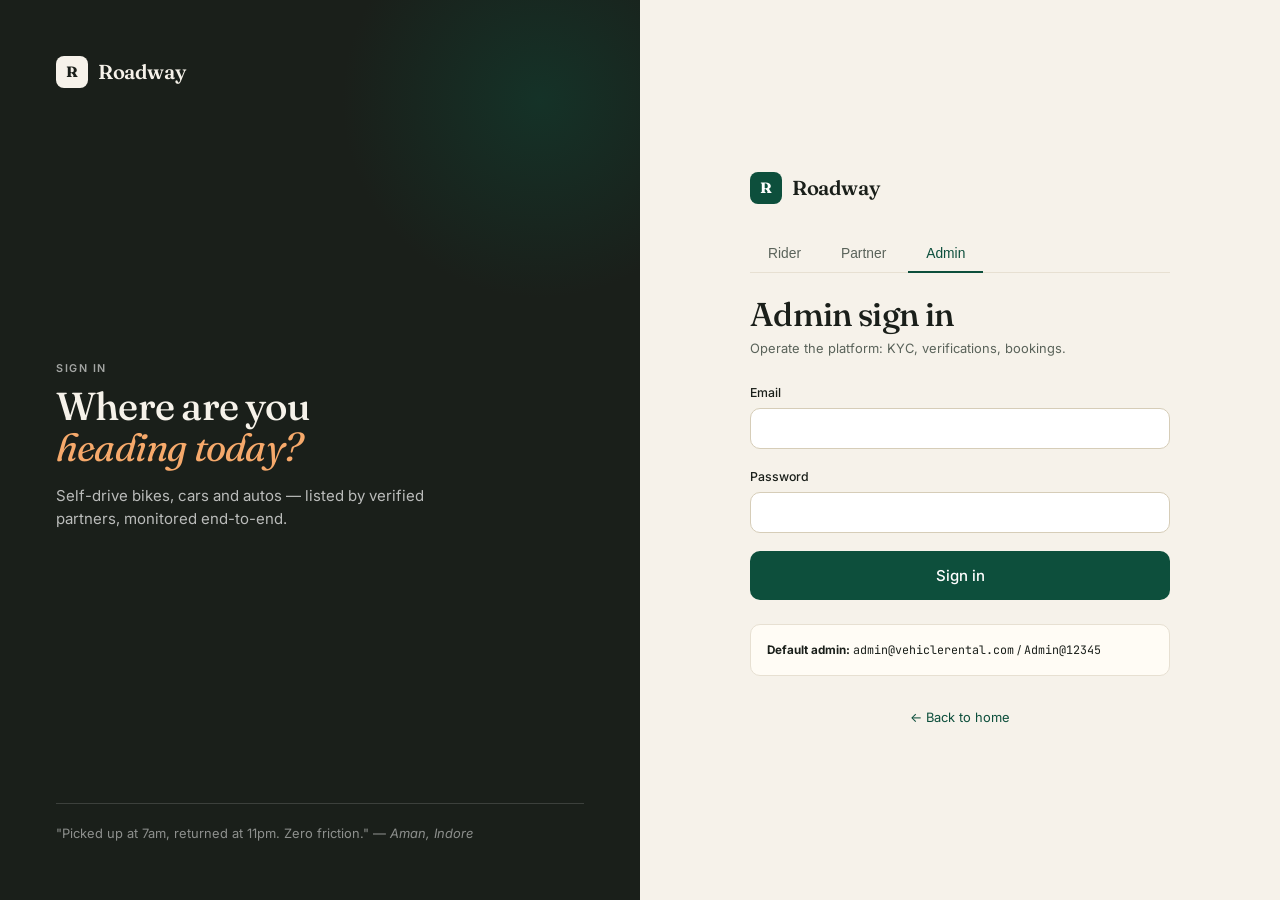
==== frontend/pages/admin-dashboard.html @ 012c72fa "update" ====
<!DOCTYPE html>
<html lang="en">
<head>
  <meta charset="UTF-8" />
  <meta name="viewport" content="width=device-width, initial-scale=1.0" />
  <title>Admin Dashboard — Roadway</title>
  <link rel="stylesheet" href="../css/styles.css" />
</head>
<body>

<div class="app-shell">
  <aside class="sidebar">
    <a href="../index.html" class="brand">
      <span class="brand-mark">R</span>
      <span>Roadway</span>
    </a>
    <p class="side-section">Admin</p>
    <ul class="side-nav">
      <li><a href="#" class="active" data-tab="overview">Overview</a></li>
      <li><a href="#" data-tab="users">Users</a></li>
      <li><a href="#" data-tab="partners">Partners / KYC</a></li>
      <li><a href="#" data-tab="vehicles">Vehicles</a></li>
      <li><a href="#" data-tab="bookings">Bookings</a></li>
      <li><a href="#" data-tab="ratings">Ratings</a></li>
    </ul>
    <p class="side-section">Account</p>
    <ul class="side-nav">
      <li><a href="#" onclick="logout(); return false;">Sign out</a></li>
    </ul>
  </aside>

  <main class="app-main">
    <div id="tab-content"><p class="muted">Loading…</p></div>
  </main>
</div>

<script src="../js/app.js"></script>
<script>
Auth.redirectIfNotRole('admin', '../pages/login.html?role=admin');

const tabs = {
  overview: renderOverview,
  users: renderUsers,
  partners: renderPartners,
  vehicles: renderVehicles,
  bookings: renderBookings,
  ratings: renderRatings,
};

document.querySelectorAll('[data-tab]').forEach(a => {
  a.addEventListener('click', e => {
    e.preventDefault();
    document.querySelectorAll('[data-tab]').forEach(x => x.classList.remove('active'));
    a.classList.add('active');
    tabs[a.dataset.tab]();
  });
});

/* -------------------------- OVERVIEW -------------------------- */
async function renderOverview() {
  const root = document.getElementById('tab-content');
  root.innerHTML = '<p class="muted">Loading…</p>';
  try {
    const s = await api('/admin/stats');
    root.innerHTML = `
      <p class="eyebrow">Operations</p>
      <h1 class="display mt-2 mb-2">Platform overview</h1>
      <p class="muted mb-8 text-sm">As of ${fmtDate(s.as_of)}</p>

      <div class="grid grid-4 mb-8">
        <div class="stat-tile">
          <div class="label">Revenue · 30d</div>
          <div class="value">${fmtMoney(s.revenue.last_30d_gross)}</div>
          <div class="delta">${s.bookings.last_30d} bookings</div>
        </div>
        <div class="stat-tile">
          <div class="label">Active trips</div>
          <div class="value">${s.bookings.ongoing}</div>
          <div class="delta">of ${s.bookings.total} total</div>
        </div>
        <div class="stat-tile">
          <div class="label">Vehicles available</div>
          <div class="value">${s.vehicles.available}</div>
          <div class="delta">${s.vehicles.booked} booked · ${s.vehicles.verified} verified</div>
        </div>
        <div class="stat-tile">
          <div class="label">KYC pending</div>
          <div class="value" style="color: var(--warn);">${s.partners.kyc_pending}</div>
          <div class="delta">${s.partners.kyc_approved} approved</div>
        </div>
      </div>

      <div class="grid grid-3">
        <div class="card">
          <h3 class="mb-4">Users</h3>
          <div class="flex justify-between"><span class="muted text-sm">Total</span><strong>${s.users.total}</strong></div>
          <div class="flex justify-between mt-2"><span class="muted text-sm">Active</span><strong>${s.users.active}</strong></div>
          <div class="flex justify-between mt-2"><span class="muted text-sm">Blocked</span><strong>${s.users.blocked}</strong></div>
        </div>
        <div class="card">
          <h3 class="mb-4">Partners</h3>
          <div class="flex justify-between"><span class="muted text-sm">Total</span><strong>${s.partners.total}</strong></div>
          <div class="flex justify-between mt-2"><span class="muted text-sm">KYC pending</span><strong>${s.partners.kyc_pending}</strong></div>
          <div class="flex justify-between mt-2"><span class="muted text-sm">KYC approved</span><strong>${s.partners.kyc_approved}</strong></div>
        </div>
        <div class="card">
          <h3 class="mb-4">Bookings</h3>
          <div class="flex justify-between"><span class="muted text-sm">Total</span><strong>${s.bookings.total}</strong></div>
          <div class="flex justify-between mt-2"><span class="muted text-sm">Completed</span><strong>${s.bookings.completed}</strong></div>
          <div class="flex justify-between mt-2"><span class="muted text-sm">Cancelled</span><strong>${s.bookings.cancelled}</strong></div>
        </div>
      </div>
    `;
  } catch (err) {
    root.innerHTML = `<p class="muted">${escapeHtml(err.message)}</p>`;
  }
}

/* -------------------------- USERS -------------------------- */
async function renderUsers() {
  const root = document.getElementById('tab-content');
  root.innerHTML = '<p class="muted">Loading…</p>';
  try {
    const list = await api('/admin/users');
    root.innerHTML = `
      <p class="eyebrow">Users</p>
      <h1 class="display mt-2 mb-6">All users</h1>
      <div class="table-wrap">
        <table class="table">
          <thead><tr><th>Phone</th><th>Name</th><th>Email</th><th>DL</th><th>Status</th><th>Joined</th><th></th></tr></thead>
          <tbody>
            ${list.map(u => `
              <tr>
                <td class="font-mono">${escapeHtml(u.phone)}</td>
                <td>${escapeHtml(u.full_name || '—')}</td>
                <td>${escapeHtml(u.email || '—')}</td>
                <td>${u.dl_verified ? '<span class="badge badge-success">Verified</span>' : (u.dl_number ? '<span class="badge badge-warn">Pending</span>' : '<span class="badge badge-neutral">None</span>')}</td>
                <td>${u.is_blocked ? '<span class="badge badge-danger">Blocked</span>' : '<span class="badge badge-success">Active</span>'}</td>
                <td class="text-xs muted">${timeAgo(u.created_at)}</td>
                <td>
                  ${!u.dl_verified && u.dl_number ? `<button class="btn btn-secondary btn-sm" onclick="verifyDL(${u.id})">Verify DL</button>` : ''}
                  ${u.is_blocked
                    ? `<button class="btn btn-secondary btn-sm" onclick="unblockUser(${u.id})">Unblock</button>`
                    : `<button class="btn btn-ghost btn-sm" onclick="blockUser(${u.id})">Block</button>`}
                </td>
              </tr>
            `).join('')}
          </tbody>
        </table>
      </div>
    `;
  } catch (err) {
    root.innerHTML = `<p class="muted">${escapeHtml(err.message)}</p>`;
  }
}

window.blockUser = async function(id) {
  if (!await confirmModal('Block this user?', { danger: true })) return;
  try { await api(`/admin/users/${id}/block`, { method: 'POST' }); toast('Blocked'); renderUsers(); }
  catch (err) { toast(err.message, 'error'); }
};
window.unblockUser = async function(id) {
  try { await api(`/admin/users/${id}/unblock`, { method: 'POST' }); toast('Unblocked', 'success'); renderUsers(); }
  catch (err) { toast(err.message, 'error'); }
};
window.verifyDL = async function(id) {
  try { await api(`/admin/users/${id}/verify-dl`, { method: 'POST' }); toast('DL verified', 'success'); renderUsers(); }
  catch (err) { toast(err.message, 'error'); }
};

/* -------------------------- PARTNERS / KYC -------------------------- */
async function renderPartners() {
  const root = document.getElementById('tab-content');
  root.innerHTML = '<p class="muted">Loading…</p>';
  try {
    const list = await api('/admin/partners');
    const pending = list.filter(p => p.kyc_status === 'SUBMITTED');
    root.innerHTML = `
      <p class="eyebrow">Partners</p>
      <h1 class="display mt-2 mb-2">KYC & accounts</h1>
      <p class="muted mb-6 text-sm">${pending.length} awaiting review</p>

      <div class="table-wrap">
        <table class="table">
          <thead><tr><th>Phone</th><th>Business</th><th>Email</th><th>KYC</th><th>Status</th><th>Joined</th><th>Actions</th></tr></thead>
          <tbody>
            ${list.map(p => `
              <tr>
                <td class="font-mono">${escapeHtml(p.phone)}</td>
                <td>${escapeHtml(p.business_name || p.full_name || '—')}</td>
                <td>${escapeHtml(p.email || '—')}</td>
                <td>${kycBadge(p.kyc_status)}</td>
                <td>${p.is_blocked ? '<span class="badge badge-danger">Blocked</span>' : '<span class="badge badge-success">Active</span>'}</td>
                <td class="text-xs muted">${timeAgo(p.created_at)}</td>
                <td>
                  <button class="btn btn-secondary btn-sm" onclick="reviewPartner(${p.id})">View / Review</button>
                </td>
              </tr>
            `).join('')}
          </tbody>
        </table>
      </div>
    `;
  } catch (err) {
    root.innerHTML = `<p class="muted">${escapeHtml(err.message)}</p>`;
  }
}

function kycBadge(s) {
  const map = { PENDING: 'neutral', SUBMITTED: 'info', APPROVED: 'success', REJECTED: 'danger' };
  return `<span class="badge badge-${map[s] || 'neutral'}">${s}</span>`;
}

window.reviewPartner = async function(id) {
  try {
    const p = await api(`/admin/partners/${id}`);
    const docsHtml = (p.documents || []).map(d => `
      <div class="card-flat">
        <div class="flex justify-between items-start">
          <div>
            <strong>${d.doc_type}</strong>
            <p class="text-xs muted">${d.doc_number || '—'}</p>
          </div>
          ${d.is_verified ? '<span class="badge badge-success">Verified</span>' : '<span class="badge badge-warn">Pending</span>'}
        </div>
        <a href="${CONFIG.API_BASE}/${d.file_url.replace(/^\/+/,'')}" target="_blank" class="btn btn-secondary btn-sm mt-2">View file</a>
      </div>`).join('');

    const m = modal({
      title: `Partner: ${escapeHtml(p.business_name || p.full_name || p.phone)}`,
      body: `
        <div class="grid grid-2 mb-4">
          <div><p class="text-xs muted">Phone</p><p class="font-mono">${escapeHtml(p.phone)}</p></div>
          <div><p class="text-xs muted">KYC</p><p>${kycBadge(p.kyc_status)}</p></div>
          <div><p class="text-xs muted">Email</p><p>${escapeHtml(p.email || '—')}</p></div>
          <div><p class="text-xs muted">GST</p><p>${escapeHtml(p.gst_number || '—')}</p></div>
          <div><p class="text-xs muted">City</p><p>${escapeHtml(p.city || '—')}</p></div>
          <div><p class="text-xs muted">Bank</p><p class="font-mono text-xs">${escapeHtml(p.bank_account_number || '—')}</p></div>
        </div>
        <h4 class="mb-2">Documents</h4>
        <div class="grid grid-2">${docsHtml || '<p class="muted text-sm">None</p>'}</div>
        <div class="field mt-4">
          <label class="label">Remarks</label>
          <textarea class="textarea" id="kyc-remarks" placeholder="Notes for the partner…">${escapeHtml(p.kyc_remarks || '')}</textarea>
        </div>
      `,
      footer: `
        <button class="btn btn-danger" id="kyc-reject">Reject</button>
        <button class="btn btn-primary" id="kyc-approve">Approve</button>
        ${p.is_blocked
          ? `<button class="btn btn-secondary" id="unblock-p">Unblock</button>`
          : `<button class="btn btn-ghost" id="block-p">Block</button>`}
      `,
    });
    const review = async (status) => {
      try {
        await api(`/admin/partners/${id}/kyc/review`, { method: 'POST', body: { status, remarks: m.el.querySelector('#kyc-remarks').value || null } });
        toast(`KYC ${status.toLowerCase()}`, 'success');
        m.close();
        renderPartners();
      } catch (err) { toast(err.message, 'error'); }
    };
    m.el.querySelector('#kyc-approve').onclick = () => review('APPROVED');
    m.el.querySelector('#kyc-reject').onclick = () => review('REJECTED');
    if (p.is_blocked) {
      m.el.querySelector('#unblock-p').onclick = async () => {
        try { await api(`/admin/partners/${id}/unblock`, { method: 'POST' }); toast('Unblocked'); m.close(); renderPartners(); }
        catch (err) { toast(err.message, 'error'); }
      };
    } else {
      m.el.querySelector('#block-p').onclick = async () => {
        if (!await confirmModal('Block this partner?', { danger: true })) return;
        try { await api(`/admin/partners/${id}/block`, { method: 'POST' }); toast('Blocked'); m.close(); renderPartners(); }
        catch (err) { toast(err.message, 'error'); }
      };
    }
  } catch (err) { toast(err.message, 'error'); }
};

/* -------------------------- VEHICLES -------------------------- */
async function renderVehicles() {
  const root = document.getElementById('tab-content');
  root.innerHTML = '<p class="muted">Loading…</p>';
  try {
    const list = await api('/admin/vehicles');
    root.innerHTML = `
      <p class="eyebrow">Vehicles</p>
      <h1 class="display mt-2 mb-6">All vehicles</h1>
      <div class="table-wrap">
        <table class="table">
          <thead><tr><th>Reg #</th><th>Vehicle</th><th>Type</th><th>Hourly</th><th>Status</th><th>Verified</th><th>Actions</th></tr></thead>
          <tbody>
            ${list.map(v => `
              <tr>
                <td class="font-mono">${escapeHtml(v.registration_number)}</td>
                <td>${escapeHtml(v.brand)} ${escapeHtml(v.model)}</td>
                <td><span class="badge badge-neutral">${v.vehicle_type}</span></td>
                <td>${fmtMoney(v.hourly_rate)}</td>
                <td>${statusBadge(v.status)}</td>
                <td>${v.is_verified ? '<span class="badge badge-success">Yes</span>' : '<span class="badge badge-warn">No</span>'}</td>
                <td>${v.is_verified
                  ? `<button class="btn btn-ghost btn-sm" onclick="unverifyVehicle(${v.id})">Unverify</button>`
                  : `<button class="btn btn-primary btn-sm" onclick="verifyVehicle(${v.id})">Verify</button>`}</td>
              </tr>
            `).join('')}
          </tbody>
        </table>
      </div>
    `;
  } catch (err) {
    root.innerHTML = `<p class="muted">${escapeHtml(err.message)}</p>`;
  }
}

window.verifyVehicle = async function(id) {
  try { await api(`/admin/vehicles/${id}/verify`, { method: 'POST' }); toast('Verified', 'success'); renderVehicles(); }
  catch (err) { toast(err.message, 'error'); }
};
window.unverifyVehicle = async function(id) {
  if (!await confirmModal('Unverify this vehicle?', { danger: true })) return;
  try { await api(`/admin/vehicles/${id}/unverify`, { method: 'POST' }); toast('Unverified'); renderVehicles(); }
  catch (err) { toast(err.message, 'error'); }
};

/* -------------------------- BOOKINGS -------------------------- */
async function renderBookings() {
  const root = document.getElementById('tab-content');
  root.innerHTML = '<p class="muted">Loading…</p>';
  try {
    const list = await api('/admin/bookings');
    root.innerHTML = `
      <p class="eyebrow">Bookings</p>
      <h1 class="display mt-2 mb-6">All bookings</h1>
      <div class="table-wrap">
        <table class="table">
          <thead><tr><th>Code</th><th>User</th><th>Vehicle</th><th>Pickup</th><th>Status</th><th>Payment</th><th>Total</th><th></th></tr></thead>
          <tbody>
            ${list.map(b => `
              <tr>
                <td class="font-mono text-xs">${escapeHtml(b.booking_code)}</td>
                <td>#${b.user_id}</td>
                <td>#${b.vehicle_id}</td>
                <td class="text-xs">${fmtDate(b.pickup_at)}</td>
                <td>${statusBadge(b.status)}</td>
                <td>${statusBadge(b.payment_status)}</td>
                <td>${fmtMoney(b.total_amount)}</td>
                <td>${['CONFIRMED','PENDING_PAYMENT','ONGOING'].includes(b.status) ? `<button class="btn btn-ghost btn-sm" onclick="forceCancel(${b.id})">Cancel</button>` : ''}</td>
              </tr>
            `).join('')}
          </tbody>
        </table>
      </div>
    `;
  } catch (err) {
    root.innerHTML = `<p class="muted">${escapeHtml(err.message)}</p>`;
  }
}

window.forceCancel = async function(id) {
  if (!await confirmModal('Force cancel this booking?', { danger: true })) return;
  try {
    await api(`/admin/bookings/${id}/force-cancel`, { method: 'POST', query: { reason: 'Cancelled by admin' } });
    toast('Cancelled', 'success');
    renderBookings();
  } catch (err) { toast(err.message, 'error'); }
};

/* -------------------------- RATINGS -------------------------- */
async function renderRatings() {
  const root = document.getElementById('tab-content');
  root.innerHTML = '<p class="muted">Loading…</p>';
  try {
    const list = await api('/admin/ratings');
    root.innerHTML = `
      <p class="eyebrow">Ratings</p>
      <h1 class="display mt-2 mb-6">Reviews · moderation</h1>
      ${list.length ? `<div class="grid grid-2">
        ${list.map(r => `
          <div class="card">
            <div class="flex justify-between items-start">
              <div>${starsHtml(r.stars)}</div>
              <span class="text-xs muted">${timeAgo(r.created_at)}</span>
            </div>
            <p class="mt-2 text-sm">${r.review ? escapeHtml(r.review) : '<em class="muted">No comment</em>'}</p>
            <p class="mt-3 text-xs muted">User #${r.user_id} · Vehicle #${r.vehicle_id}</p>
            <div class="mt-3"><button class="btn btn-ghost btn-sm" onclick="deleteRating(${r.id})">Delete</button></div>
          </div>
        `).join('')}
      </div>` : '<div class="empty-state"><p>No ratings yet.</p></div>'}
    `;
  } catch (err) {
    root.innerHTML = `<p class="muted">${escapeHtml(err.message)}</p>`;
  }
}

window.deleteRating = async function(id) {
  if (!await confirmModal('Delete this rating?', { danger: true })) return;
  try { await api(`/admin/ratings/${id}`, { method: 'DELETE' }); toast('Deleted', 'success'); renderRatings(); }
  catch (err) { toast(err.message, 'error'); }
};

renderOverview();
</script>

</body>
</html>
---- frontend/css/styles.css ----
/* =========================================================================
   ROADWAY — Design System
   Modern editorial / premium self-drive rental
   ========================================================================= */

@import url('https://fonts.googleapis.com/css2?family=Fraunces:opsz,wght@9..144,300;9..144,400;9..144,500;9..144,600;9..144,700;9..144,800&family=Inter:wght@400;500;600;700&family=JetBrains+Mono:wght@400;500&display=swap');

:root {
  /* Colors — warm cream + deep emerald */
  --bg: #f6f2ea;
  --bg-elevated: #fffcf5;
  --bg-card: #ffffff;
  --ink: #1a1f1a;
  --ink-muted: #5a635a;
  --ink-soft: #8a8f87;
  --line: #e7e0d2;
  --line-strong: #d6cdb8;

  --accent: #0d4f3c;          /* emerald */
  --accent-hover: #0a3e2f;
  --accent-soft: #e6f0eb;
  --accent-ink: #ffffff;

  --warn: #c2410c;
  --warn-soft: #fef0e7;
  --danger: #b91c1c;
  --danger-soft: #fde8e8;
  --success: #15803d;
  --success-soft: #e6f4ec;
  --info: #1e40af;
  --info-soft: #e8edfa;

  /* Type */
  --font-display: 'Fraunces', Georgia, serif;
  --font-body: 'Inter', -apple-system, BlinkMacSystemFont, sans-serif;
  --font-mono: 'JetBrains Mono', monospace;

  /* Radius */
  --r-sm: 6px;
  --r-md: 10px;
  --r-lg: 16px;
  --r-xl: 24px;

  /* Shadow */
  --shadow-sm: 0 1px 2px rgba(26, 31, 26, 0.04);
  --shadow-md: 0 4px 12px rgba(26, 31, 26, 0.06);
  --shadow-lg: 0 12px 32px rgba(26, 31, 26, 0.08);
  --shadow-xl: 0 24px 64px rgba(26, 31, 26, 0.12);
}

* {
  box-sizing: border-box;
  margin: 0;
  padding: 0;
}

html, body {
  background: var(--bg);
  color: var(--ink);
  font-family: var(--font-body);
  font-size: 15px;
  line-height: 1.55;
  -webkit-font-smoothing: antialiased;
  -moz-osx-font-smoothing: grayscale;
}

a {
  color: var(--accent);
  text-decoration: none;
  transition: color .15s ease;
}
a:hover { color: var(--accent-hover); }

img { max-width: 100%; display: block; }

/* ============================== TYPOGRAPHY ============================== */
.display {
  font-family: var(--font-display);
  font-weight: 500;
  letter-spacing: -0.02em;
  line-height: 1.05;
}
h1, h2, h3, h4 { font-family: var(--font-display); font-weight: 500; letter-spacing: -0.015em; }
h1 { font-size: clamp(2.2rem, 5vw, 3.6rem); line-height: 1.05; }
h2 { font-size: clamp(1.6rem, 3vw, 2.2rem); line-height: 1.15; }
h3 { font-size: 1.25rem; line-height: 1.25; }
h4 { font-size: 1.05rem; line-height: 1.3; }

.eyebrow {
  font-size: 0.72rem;
  font-weight: 600;
  letter-spacing: 0.14em;
  text-transform: uppercase;
  color: var(--ink-muted);
}

.muted { color: var(--ink-muted); }
.soft { color: var(--ink-soft); }

.italic-serif { font-family: var(--font-display); font-style: italic; font-weight: 400; }

/* ============================== LAYOUT ============================== */
.container {
  width: 100%;
  max-width: 1240px;
  margin: 0 auto;
  padding: 0 24px;
}

.container-narrow {
  width: 100%;
  max-width: 880px;
  margin: 0 auto;
  padding: 0 24px;
}

/* ============================== NAVBAR ============================== */
.navbar {
  position: sticky;
  top: 0;
  z-index: 50;
  background: rgba(246, 242, 234, 0.85);
  backdrop-filter: saturate(150%) blur(12px);
  border-bottom: 1px solid var(--line);
}
.nav-inner {
  display: flex;
  align-items: center;
  justify-content: space-between;
  height: 68px;
}
.brand {
  display: flex;
  align-items: center;
  gap: 10px;
  font-family: var(--font-display);
  font-weight: 600;
  font-size: 1.35rem;
  letter-spacing: -0.02em;
  color: var(--ink);
}
.brand-mark {
  width: 32px; height: 32px;
  border-radius: 8px;
  background: var(--accent);
  color: var(--accent-ink);
  display: grid; place-items: center;
  font-family: var(--font-display);
  font-weight: 700;
  font-size: 1rem;
}
.nav-links {
  display: flex; gap: 28px; list-style: none;
}
.nav-links a {
  color: var(--ink);
  font-size: 0.95rem;
  font-weight: 500;
}
.nav-links a:hover { color: var(--accent); }
.nav-actions { display: flex; gap: 10px; align-items: center; }

/* ============================== BUTTONS ============================== */
.btn {
  display: inline-flex;
  align-items: center;
  justify-content: center;
  gap: 8px;
  padding: 10px 20px;
  border-radius: var(--r-md);
  font-family: inherit;
  font-size: 0.92rem;
  font-weight: 500;
  border: 1px solid transparent;
  cursor: pointer;
  transition: all .15s ease;
  white-space: nowrap;
  text-decoration: none;
}
.btn:disabled { opacity: 0.5; cursor: not-allowed; }
.btn-primary {
  background: var(--accent);
  color: var(--accent-ink);
}
.btn-primary:hover:not(:disabled) { background: var(--accent-hover); transform: translateY(-1px); }
.btn-secondary {
  background: var(--bg-card);
  color: var(--ink);
  border-color: var(--line-strong);
}
.btn-secondary:hover:not(:disabled) { background: var(--bg-elevated); border-color: var(--ink); }
.btn-ghost {
  background: transparent;
  color: var(--ink);
}
.btn-ghost:hover:not(:disabled) { background: var(--bg-elevated); }
.btn-danger {
  background: var(--danger);
  color: white;
}
.btn-danger:hover:not(:disabled) { background: #991b1b; }
.btn-sm { padding: 6px 12px; font-size: 0.82rem; }
.btn-lg { padding: 14px 28px; font-size: 1rem; }
.btn-block { width: 100%; }

/* ============================== CARDS ============================== */
.card {
  background: var(--bg-card);
  border: 1px solid var(--line);
  border-radius: var(--r-lg);
  padding: 24px;
  transition: border-color .15s ease, box-shadow .15s ease;
}
.card-hover:hover { border-color: var(--line-strong); box-shadow: var(--shadow-md); }
.card-flat {
  background: var(--bg-elevated);
  border: 1px solid var(--line);
  border-radius: var(--r-md);
  padding: 16px;
}

/* ============================== FORMS ============================== */
.field { margin-bottom: 18px; }
.label {
  display: block;
  font-size: 0.82rem;
  font-weight: 500;
  margin-bottom: 6px;
  color: var(--ink);
}
.input, .select, .textarea {
  width: 100%;
  padding: 11px 14px;
  background: var(--bg-card);
  border: 1px solid var(--line-strong);
  border-radius: var(--r-md);
  font-family: inherit;
  font-size: 0.95rem;
  color: var(--ink);
  transition: border-color .15s ease, box-shadow .15s ease;
}
.input:focus, .select:focus, .textarea:focus {
  outline: none;
  border-color: var(--accent);
  box-shadow: 0 0 0 3px var(--accent-soft);
}
.textarea { resize: vertical; min-height: 90px; }
.field-help { font-size: 0.78rem; color: var(--ink-muted); margin-top: 4px; }
.field-row { display: grid; grid-template-columns: 1fr 1fr; gap: 14px; }
@media (max-width: 600px) { .field-row { grid-template-columns: 1fr; } }

/* ============================== BADGES ============================== */
.badge {
  display: inline-flex;
  align-items: center;
  gap: 6px;
  padding: 4px 10px;
  border-radius: 999px;
  font-size: 0.74rem;
  font-weight: 600;
  letter-spacing: 0.02em;
}
.badge-success { background: var(--success-soft); color: var(--success); }
.badge-warn { background: var(--warn-soft); color: var(--warn); }
.badge-danger { background: var(--danger-soft); color: var(--danger); }
.badge-info { background: var(--info-soft); color: var(--info); }
.badge-neutral { background: var(--bg-elevated); color: var(--ink-muted); border: 1px solid var(--line); }
.badge-accent { background: var(--accent-soft); color: var(--accent); }

/* ============================== TABLES ============================== */
.table-wrap {
  background: var(--bg-card);
  border: 1px solid var(--line);
  border-radius: var(--r-lg);
  overflow: hidden;
}
.table {
  width: 100%;
  border-collapse: collapse;
  font-size: 0.92rem;
}
.table th {
  text-align: left;
  font-size: 0.74rem;
  font-weight: 600;
  letter-spacing: 0.08em;
  text-transform: uppercase;
  color: var(--ink-muted);
  padding: 14px 18px;
  background: var(--bg-elevated);
  border-bottom: 1px solid var(--line);
}
.table td {
  padding: 14px 18px;
  border-bottom: 1px solid var(--line);
  vertical-align: middle;
}
.table tr:last-child td { border-bottom: none; }
.table tr:hover { background: var(--bg-elevated); }

/* ============================== TOASTS ============================== */
.toast-host {
  position: fixed;
  top: 88px;
  right: 24px;
  display: flex; flex-direction: column;
  gap: 10px;
  z-index: 100;
  pointer-events: none;
}
.toast {
  background: var(--ink);
  color: var(--bg);
  padding: 12px 18px;
  border-radius: var(--r-md);
  font-size: 0.88rem;
  box-shadow: var(--shadow-lg);
  pointer-events: auto;
  min-width: 240px;
  max-width: 360px;
  animation: toast-in .25s ease;
}
.toast-success { background: var(--success); color: white; }
.toast-error { background: var(--danger); color: white; }
.toast-info { background: var(--info); color: white; }
@keyframes toast-in {
  from { opacity: 0; transform: translateX(20px); }
  to { opacity: 1; transform: translateX(0); }
}

/* ============================== MODALS ============================== */
.modal-backdrop {
  position: fixed; inset: 0;
  background: rgba(26,31,26,.45);
  backdrop-filter: blur(4px);
  display: grid; place-items: center;
  z-index: 90;
  padding: 20px;
  animation: fade-in .2s ease;
}
.modal {
  background: var(--bg-card);
  border-radius: var(--r-lg);
  max-width: 540px;
  width: 100%;
  max-height: 90vh;
  overflow-y: auto;
  padding: 28px;
  box-shadow: var(--shadow-xl);
  animation: modal-in .25s ease;
}
.modal-header {
  display: flex; justify-content: space-between; align-items: flex-start;
  margin-bottom: 20px;
}
@keyframes fade-in { from { opacity: 0; } to { opacity: 1; } }
@keyframes modal-in {
  from { opacity: 0; transform: translateY(8px) scale(.98); }
  to { opacity: 1; transform: none; }
}

/* ============================== UTIL ============================== */
.flex { display: flex; }
.flex-col { display: flex; flex-direction: column; }
.items-center { align-items: center; }
.items-start { align-items: flex-start; }
.justify-between { justify-content: space-between; }
.justify-center { justify-content: center; }
.gap-2 { gap: 8px; }
.gap-3 { gap: 12px; }
.gap-4 { gap: 16px; }
.gap-6 { gap: 24px; }
.mt-2 { margin-top: 8px; }
.mt-4 { margin-top: 16px; }
.mt-6 { margin-top: 24px; }
.mt-8 { margin-top: 32px; }
.mb-2 { margin-bottom: 8px; }
.mb-4 { margin-bottom: 16px; }
.mb-6 { margin-bottom: 24px; }
.mb-8 { margin-bottom: 32px; }
.text-center { text-align: center; }
.text-right { text-align: right; }
.font-mono { font-family: var(--font-mono); }
.text-sm { font-size: 0.86rem; }
.text-xs { font-size: 0.78rem; }
.text-lg { font-size: 1.1rem; }
.font-medium { font-weight: 500; }
.font-semibold { font-weight: 600; }
.w-full { width: 100%; }
.hidden { display: none !important; }

.divider {
  height: 1px;
  background: var(--line);
  margin: 24px 0;
}

.grid {
  display: grid;
  gap: 20px;
}
.grid-2 { grid-template-columns: repeat(2, 1fr); }
.grid-3 { grid-template-columns: repeat(3, 1fr); }
.grid-4 { grid-template-columns: repeat(4, 1fr); }
@media (max-width: 900px) {
  .grid-3, .grid-4 { grid-template-columns: repeat(2, 1fr); }
}
@media (max-width: 600px) {
  .grid-2, .grid-3, .grid-4 { grid-template-columns: 1fr; }
}

/* ============================== SPINNER ============================== */
.spinner {
  width: 18px; height: 18px;
  border: 2px solid currentColor;
  border-right-color: transparent;
  border-radius: 50%;
  display: inline-block;
  animation: spin .7s linear infinite;
}
@keyframes spin { to { transform: rotate(360deg); } }

.empty-state {
  text-align: center;
  padding: 60px 20px;
  color: var(--ink-muted);
}
.empty-state h3 { color: var(--ink); margin-bottom: 6px; }

/* ============================== SIDEBAR (dashboard layout) ============================== */
.app-shell {
  display: grid;
  grid-template-columns: 240px 1fr;
  min-height: 100vh;
}
.sidebar {
  background: var(--bg-elevated);
  border-right: 1px solid var(--line);
  padding: 24px 16px;
  position: sticky;
  top: 0;
  height: 100vh;
  overflow-y: auto;
}
.sidebar .brand { margin-bottom: 32px; padding: 0 8px; }
.side-nav { list-style: none; display: flex; flex-direction: column; gap: 2px; }
.side-nav a {
  display: flex; align-items: center; gap: 10px;
  padding: 9px 12px;
  border-radius: var(--r-md);
  color: var(--ink-muted);
  font-size: 0.92rem;
  font-weight: 500;
}
.side-nav a:hover { background: var(--bg-card); color: var(--ink); }
.side-nav a.active { background: var(--ink); color: var(--bg); }
.side-section {
  font-size: 0.7rem;
  font-weight: 600;
  letter-spacing: 0.12em;
  text-transform: uppercase;
  color: var(--ink-soft);
  padding: 16px 12px 8px;
}
.app-main { padding: 32px 40px; }
@media (max-width: 900px) {
  .app-shell { grid-template-columns: 1fr; }
  .sidebar { position: static; height: auto; }
  .app-main { padding: 24px 20px; }
}

/* ============================== STAT TILE ============================== */
.stat-tile {
  background: var(--bg-card);
  border: 1px solid var(--line);
  border-radius: var(--r-lg);
  padding: 20px 22px;
}
.stat-tile .label {
  font-size: 0.74rem;
  letter-spacing: 0.1em;
  text-transform: uppercase;
  color: var(--ink-muted);
  margin-bottom: 8px;
}
.stat-tile .value {
  font-family: var(--font-display);
  font-size: 2rem;
  font-weight: 600;
  letter-spacing: -0.02em;
}
.stat-tile .delta { font-size: 0.82rem; color: var(--ink-muted); margin-top: 4px; }

/* ============================== VEHICLE CARD ============================== */
.vehicle-card {
  background: var(--bg-card);
  border: 1px solid var(--line);
  border-radius: var(--r-lg);
  overflow: hidden;
  transition: all .2s ease;
  cursor: pointer;
}
.vehicle-card:hover { border-color: var(--ink); box-shadow: var(--shadow-md); transform: translateY(-2px); }
.vehicle-card .v-image {
  height: 180px;
  background: linear-gradient(135deg, #2d3a30 0%, #0d4f3c 100%);
  position: relative;
  display: grid; place-items: center;
  color: rgba(255,255,255,0.4);
  font-size: 4rem;
}
.vehicle-card .v-image img {
  position: absolute; inset: 0;
  width: 100%; height: 100%;
  object-fit: cover;
}
.vehicle-card .v-body { padding: 18px 20px; }
.vehicle-card .v-title { font-family: var(--font-display); font-size: 1.15rem; font-weight: 600; margin-bottom: 4px; }
.vehicle-card .v-meta { font-size: 0.82rem; color: var(--ink-muted); margin-bottom: 14px; }
.vehicle-card .v-price-row { display: flex; align-items: baseline; justify-content: space-between; }
.vehicle-card .v-price { font-family: var(--font-display); font-size: 1.4rem; font-weight: 600; color: var(--accent); }
.vehicle-card .v-rate-unit { font-size: 0.75rem; color: var(--ink-muted); }

/* ============================== HERO ============================== */
.hero {
  padding: 80px 0 60px;
  position: relative;
  overflow: hidden;
}
.hero-grid {
  display: grid;
  grid-template-columns: 1.1fr 1fr;
  gap: 64px;
  align-items: center;
}
@media (max-width: 900px) {
  .hero-grid { grid-template-columns: 1fr; gap: 40px; }
  .hero { padding: 48px 0 32px; }
}

/* ============================== OTP INPUT ============================== */
.otp-input-row {
  display: flex; gap: 10px; justify-content: center;
}
.otp-input-row input {
  width: 52px; height: 60px;
  text-align: center;
  font-family: var(--font-display);
  font-size: 1.6rem;
  font-weight: 600;
  border: 1px solid var(--line-strong);
  border-radius: var(--r-md);
  background: var(--bg-card);
  transition: all .15s ease;
}
.otp-input-row input:focus {
  outline: none;
  border-color: var(--accent);
  box-shadow: 0 0 0 3px var(--accent-soft);
}

/* ============================== AUTH PAGE ============================== */
.auth-shell {
  min-height: 100vh;
  display: grid;
  grid-template-columns: 1fr 1fr;
}
.auth-aside {
  background: var(--ink);
  color: var(--bg);
  padding: 56px;
  display: flex; flex-direction: column; justify-content: space-between;
  position: relative;
  overflow: hidden;
}
.auth-aside::before {
  content: '';
  position: absolute; right: -100px; top: -100px;
  width: 400px; height: 400px;
  background: radial-gradient(circle, rgba(13, 79, 60, 0.4), transparent 70%);
  pointer-events: none;
}
.auth-aside h1 { color: var(--bg); }
.auth-aside .brand { color: var(--bg); }
.auth-aside .brand-mark { background: var(--bg); color: var(--ink); }
.auth-form-side {
  padding: 56px;
  display: grid; place-items: center;
  background: var(--bg);
}
.auth-form { width: 100%; max-width: 420px; }
@media (max-width: 900px) {
  .auth-shell { grid-template-columns: 1fr; }
  .auth-aside { display: none; }
  .auth-form-side { padding: 40px 24px; }
}

/* ============================== TABS ============================== */
.tabs {
  display: flex;
  gap: 4px;
  border-bottom: 1px solid var(--line);
  margin-bottom: 24px;
}
.tab {
  padding: 10px 18px;
  font-size: 0.92rem;
  font-weight: 500;
  color: var(--ink-muted);
  background: transparent;
  border: none;
  border-bottom: 2px solid transparent;
  cursor: pointer;
  transition: all .15s ease;
  margin-bottom: -1px;
}
.tab:hover { color: var(--ink); }
.tab.active { color: var(--accent); border-bottom-color: var(--accent); }

/* ============================== STARS ============================== */
.stars { display: inline-flex; gap: 2px; color: #d4a017; font-size: 0.92rem; }
.stars-input { display: inline-flex; gap: 4px; cursor: pointer; }
.stars-input span {
  font-size: 1.6rem; color: var(--line-strong);
  transition: color .1s ease;
}
.stars-input span.active { color: #d4a017; }

/* ============================== ANIMATIONS ============================== */
.reveal {
  opacity: 0;
  transform: translateY(8px);
  animation: reveal .5s ease forwards;
}
.reveal-1 { animation-delay: 0s; }
.reveal-2 { animation-delay: .08s; }
.reveal-3 { animation-delay: .16s; }
.reveal-4 { animation-delay: .24s; }
@keyframes reveal {
  to { opacity: 1; transform: none; }
}

/* ============================== SCROLLBAR ============================== */
::-webkit-scrollbar { width: 10px; height: 10px; }
::-webkit-scrollbar-track { background: var(--bg); }
::-webkit-scrollbar-thumb { background: var(--line-strong); border-radius: 6px; border: 2px solid var(--bg); }
::-webkit-scrollbar-thumb:hover { background: var(--ink-soft); }
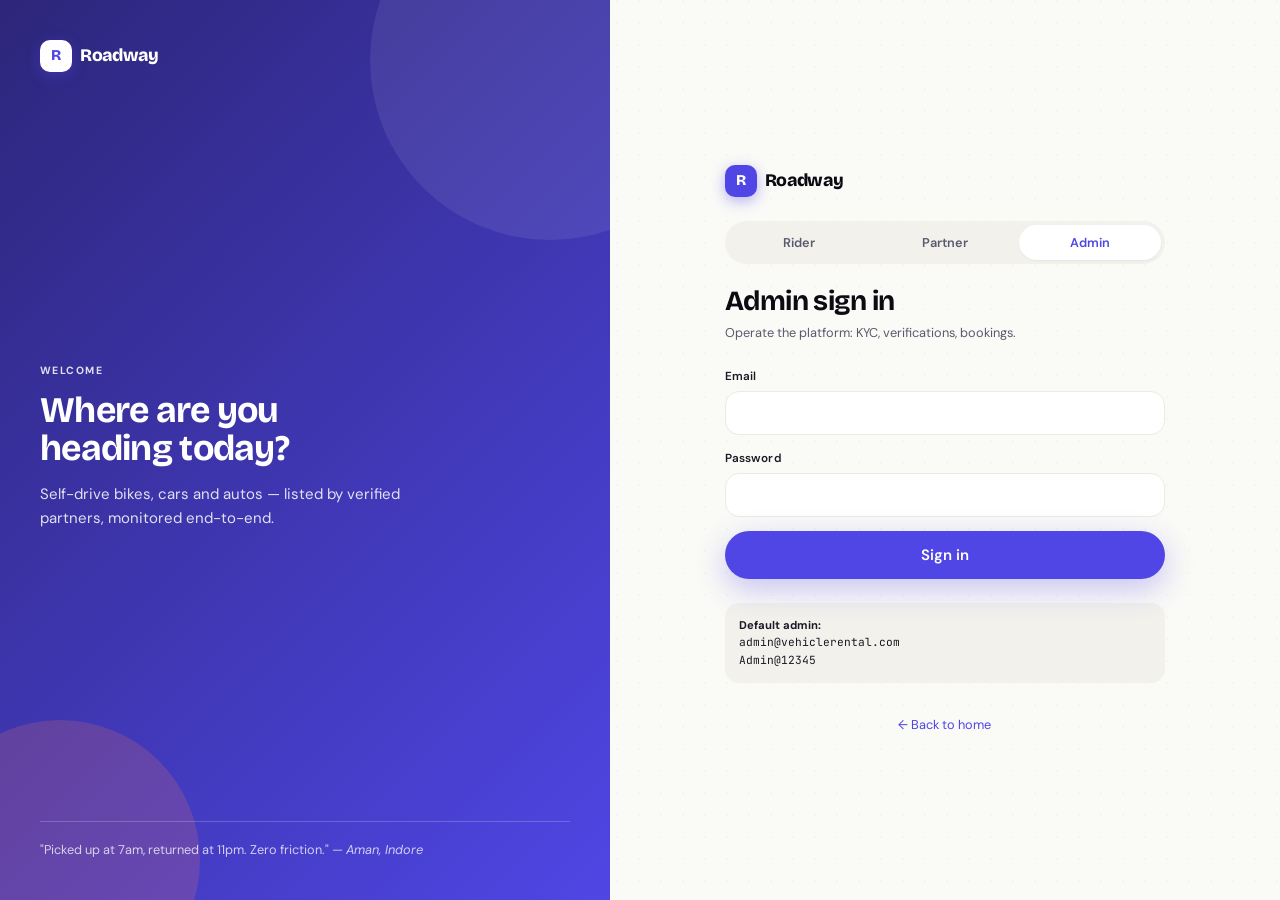
==== commit 1e2ceb82: "update" ====
--- a/frontend/pages/admin-dashboard.html
+++ b/frontend/pages/admin-dashboard.html
@@ -2,11 +2,14 @@
 <html lang="en">
 <head>
   <meta charset="UTF-8" />
-  <meta name="viewport" content="width=device-width, initial-scale=1.0" />
+  <meta name="viewport" content="width=device-width, initial-scale=1.0, viewport-fit=cover" />
+  <meta name="theme-color" content="#4F46E5" />
   <title>Admin Dashboard — Roadway</title>
   <link rel="stylesheet" href="../css/styles.css" />
 </head>
-<body>
+<body class="has-bottom-nav">
+
+<div id="nav-host"></div>
 
 <div class="app-shell">
   <aside class="sidebar">
@@ -30,12 +33,23 @@
   </aside>
 
   <main class="app-main">
+    <div class="container" style="padding: 0;">
+      <div class="filter-chips" id="mobile-tabs" style="margin-bottom: 14px;">
+        <button class="chip active" data-tab="overview">Overview</button>
+        <button class="chip" data-tab="users">Users</button>
+        <button class="chip" data-tab="partners">Partners</button>
+        <button class="chip" data-tab="vehicles">Vehicles</button>
+        <button class="chip" data-tab="bookings">Bookings</button>
+        <button class="chip" data-tab="ratings">Ratings</button>
+      </div>
+    </div>
     <div id="tab-content"><p class="muted">Loading…</p></div>
   </main>
 </div>
 
 <script src="../js/app.js"></script>
 <script>
+mountChrome('dash');
 Auth.redirectIfNotRole('admin', '../pages/login.html?role=admin');
 
 const tabs = {
@@ -47,12 +61,16 @@
   ratings: renderRatings,
 };
 
+function setActiveTab(name) {
+  document.querySelectorAll('[data-tab]').forEach(x => x.classList.toggle('active', x.dataset.tab === name));
+  tabs[name]();
+}
+window.setActiveTab = setActiveTab;
+
 document.querySelectorAll('[data-tab]').forEach(a => {
   a.addEventListener('click', e => {
     e.preventDefault();
-    document.querySelectorAll('[data-tab]').forEach(x => x.classList.remove('active'));
-    a.classList.add('active');
-    tabs[a.dataset.tab]();
+    setActiveTab(a.dataset.tab);
   });
 });
 
@@ -63,9 +81,11 @@
   try {
     const s = await api('/admin/stats');
     root.innerHTML = `
-      <p class="eyebrow">Operations</p>
-      <h1 class="display mt-2 mb-2">Platform overview</h1>
-      <p class="muted mb-8 text-sm">As of ${fmtDate(s.as_of)}</p>
+      <div class="dash-header">
+        <p class="eyebrow">Operations</p>
+        <h1 class="display mt-2">Platform overview</h1>
+        <p class="muted mt-2 text-sm">As of ${fmtDate(s.as_of)}</p>
+      </div>
 
       <div class="grid grid-4 mb-8">
         <div class="stat-tile">
@@ -223,7 +243,7 @@
           </div>
           ${d.is_verified ? '<span class="badge badge-success">Verified</span>' : '<span class="badge badge-warn">Pending</span>'}
         </div>
-        <a href="${CONFIG.API_BASE}/${d.file_url.replace(/^\/+/,'')}" target="_blank" class="btn btn-secondary btn-sm mt-2">View file</a>
+        <a href="${CONFIG.API_BASE}/${d.file_url.replace(/^\/+/, '')}" target="_blank" class="btn btn-secondary btn-sm mt-2">View file</a>
       </div>`).join('');
 
     const m = modal({
@@ -343,8 +363,8 @@
                 <td class="text-xs">${fmtDate(b.pickup_at)}</td>
                 <td>${statusBadge(b.status)}</td>
                 <td>${statusBadge(b.payment_status)}</td>
-                <td>${fmtMoney(b.total_amount)}</td>
-                <td>${['CONFIRMED','PENDING_PAYMENT','ONGOING'].includes(b.status) ? `<button class="btn btn-ghost btn-sm" onclick="forceCancel(${b.id})">Cancel</button>` : ''}</td>
+                <td class="font-semibold">${fmtMoney(b.total_amount)}</td>
+                <td>${['CONFIRMED', 'PENDING_PAYMENT', 'ONGOING'].includes(b.status) ? `<button class="btn btn-ghost btn-sm" onclick="forceCancel(${b.id})">Cancel</button>` : ''}</td>
               </tr>
             `).join('')}
           </tbody>
--- a/frontend/css/styles.css
+++ b/frontend/css/styles.css
@@ -1,58 +1,75 @@
 /* =========================================================================
-   ROADWAY — Design System
-   Modern editorial / premium self-drive rental
+   ROADWAY — Mobile-first design system
+   Inspired by mobile rental apps but with its own voice:
+   electric indigo + soft coral on clean off-white.
    ========================================================================= */
 
-@import url('https://fonts.googleapis.com/css2?family=Fraunces:opsz,wght@9..144,300;9..144,400;9..144,500;9..144,600;9..144,700;9..144,800&family=Inter:wght@400;500;600;700&family=JetBrains+Mono:wght@400;500&display=swap');
+@import url('https://fonts.googleapis.com/css2?family=Bricolage+Grotesque:opsz,wght@12..96,400;12..96,500;12..96,600;12..96,700;12..96,800&family=DM+Sans:wght@400;500;600;700&family=JetBrains+Mono:wght@400;500&display=swap');
 
 :root {
-  /* Colors — warm cream + deep emerald */
-  --bg: #f6f2ea;
-  --bg-elevated: #fffcf5;
-  --bg-card: #ffffff;
-  --ink: #1a1f1a;
-  --ink-muted: #5a635a;
-  --ink-soft: #8a8f87;
-  --line: #e7e0d2;
-  --line-strong: #d6cdb8;
-
-  --accent: #0d4f3c;          /* emerald */
-  --accent-hover: #0a3e2f;
-  --accent-soft: #e6f0eb;
-  --accent-ink: #ffffff;
-
-  --warn: #c2410c;
-  --warn-soft: #fef0e7;
-  --danger: #b91c1c;
-  --danger-soft: #fde8e8;
-  --success: #15803d;
-  --success-soft: #e6f4ec;
-  --info: #1e40af;
-  --info-soft: #e8edfa;
+  /* Brand — electric indigo with coral accent */
+  --brand: #4F46E5;
+  --brand-dark: #3F37C9;
+  --brand-darker: #2D267A;
+  --brand-soft: #EEF0FE;
+  --brand-tint: #F5F3FF;
+
+  --accent: #FF7A59;            /* warm coral for CTAs / highlights */
+  --accent-dark: #E85D3D;
+  --accent-soft: #FFE9E1;
+
+  /* Surface */
+  --bg: #FAFAF7;                /* warm off-white */
+  --bg-soft: #F2F1EC;
+  --bg-elevated: #FFFFFF;
+  --bg-card: #FFFFFF;
+
+  /* Ink */
+  --ink: #1A1A26;
+  --ink-strong: #0B0B14;
+  --ink-muted: #5A5A6E;
+  --ink-soft: #8E8EA0;
+  --ink-on-brand: #FFFFFF;
+
+  --line: #ECEAE3;
+  --line-strong: #DDD9CC;
+
+  /* Status */
+  --success: #16A34A;
+  --success-soft: #DCFCE7;
+  --warn: #D97706;
+  --warn-soft: #FEF3C7;
+  --danger: #DC2626;
+  --danger-soft: #FEE2E2;
+  --info: #2563EB;
+  --info-soft: #DBEAFE;
 
   /* Type */
-  --font-display: 'Fraunces', Georgia, serif;
-  --font-body: 'Inter', -apple-system, BlinkMacSystemFont, sans-serif;
+  --font-display: 'Bricolage Grotesque', system-ui, sans-serif;
+  --font-body: 'DM Sans', system-ui, sans-serif;
   --font-mono: 'JetBrains Mono', monospace;
 
-  /* Radius */
-  --r-sm: 6px;
-  --r-md: 10px;
-  --r-lg: 16px;
-  --r-xl: 24px;
+  /* Radius — soft mobile feel */
+  --r-sm: 8px;
+  --r-md: 14px;
+  --r-lg: 20px;
+  --r-xl: 28px;
+  --r-pill: 999px;
 
   /* Shadow */
-  --shadow-sm: 0 1px 2px rgba(26, 31, 26, 0.04);
-  --shadow-md: 0 4px 12px rgba(26, 31, 26, 0.06);
-  --shadow-lg: 0 12px 32px rgba(26, 31, 26, 0.08);
-  --shadow-xl: 0 24px 64px rgba(26, 31, 26, 0.12);
-}
-
-* {
-  box-sizing: border-box;
-  margin: 0;
-  padding: 0;
-}
+  --shadow-sm: 0 1px 2px rgba(15, 15, 30, 0.05);
+  --shadow-md: 0 6px 20px rgba(15, 15, 30, 0.06);
+  --shadow-lg: 0 16px 40px rgba(15, 15, 30, 0.08);
+  --shadow-xl: 0 28px 60px rgba(15, 15, 30, 0.12);
+  --shadow-brand: 0 10px 30px rgba(79, 70, 229, 0.30);
+
+  /* Layout */
+  --bottom-nav-h: 68px;
+  --top-bar-h: 60px;
+  --max-w: 1200px;
+}
+
+* { box-sizing: border-box; margin: 0; padding: 0; }
 
 html, body {
   background: var(--bg);
@@ -62,103 +79,206 @@
   line-height: 1.55;
   -webkit-font-smoothing: antialiased;
   -moz-osx-font-smoothing: grayscale;
-}
-
-a {
-  color: var(--accent);
-  text-decoration: none;
-  transition: color .15s ease;
-}
-a:hover { color: var(--accent-hover); }
-
+  min-height: 100vh;
+}
+
+body {
+  /* Subtle textured background dots */
+  background-image: radial-gradient(circle at 1px 1px, rgba(15, 15, 30, 0.025) 1px, transparent 0);
+  background-size: 22px 22px;
+}
+
+a { color: var(--brand); text-decoration: none; transition: color .15s ease; }
+a:hover { color: var(--brand-dark); }
 img { max-width: 100%; display: block; }
 
+button { font-family: inherit; cursor: pointer; }
+
 /* ============================== TYPOGRAPHY ============================== */
-.display {
-  font-family: var(--font-display);
-  font-weight: 500;
-  letter-spacing: -0.02em;
-  line-height: 1.05;
-}
-h1, h2, h3, h4 { font-family: var(--font-display); font-weight: 500; letter-spacing: -0.015em; }
-h1 { font-size: clamp(2.2rem, 5vw, 3.6rem); line-height: 1.05; }
-h2 { font-size: clamp(1.6rem, 3vw, 2.2rem); line-height: 1.15; }
-h3 { font-size: 1.25rem; line-height: 1.25; }
-h4 { font-size: 1.05rem; line-height: 1.3; }
+.display { font-family: var(--font-display); font-weight: 700; letter-spacing: -0.02em; line-height: 1.05; }
+h1, h2, h3, h4 { font-family: var(--font-display); font-weight: 700; letter-spacing: -0.02em; color: var(--ink-strong); }
+h1 { font-size: clamp(1.7rem, 5.5vw, 2.6rem); line-height: 1.1; }
+h2 { font-size: clamp(1.35rem, 4vw, 1.85rem); line-height: 1.2; }
+h3 { font-size: 1.1rem; line-height: 1.3; }
+h4 { font-size: 1rem; line-height: 1.35; }
 
 .eyebrow {
-  font-size: 0.72rem;
-  font-weight: 600;
+  font-size: 0.7rem;
+  font-weight: 700;
   letter-spacing: 0.14em;
   text-transform: uppercase;
-  color: var(--ink-muted);
+  color: var(--brand);
 }
 
 .muted { color: var(--ink-muted); }
 .soft { color: var(--ink-soft); }
-
-.italic-serif { font-family: var(--font-display); font-style: italic; font-weight: 400; }
+.text-xs { font-size: 0.75rem; }
+.text-sm { font-size: 0.85rem; }
+.text-center { text-align: center; }
+.font-mono { font-family: var(--font-mono); }
+.font-semibold { font-weight: 600; }
+.font-bold { font-weight: 700; }
 
 /* ============================== LAYOUT ============================== */
 .container {
   width: 100%;
-  max-width: 1240px;
+  max-width: var(--max-w);
   margin: 0 auto;
-  padding: 0 24px;
-}
-
-.container-narrow {
-  width: 100%;
-  max-width: 880px;
-  margin: 0 auto;
-  padding: 0 24px;
-}
-
-/* ============================== NAVBAR ============================== */
-.navbar {
+  padding: 0 18px;
+}
+
+@media (min-width: 768px) { .container { padding: 0 28px; } }
+
+/* Spacing helpers */
+.mt-1 { margin-top: 4px; } .mt-2 { margin-top: 8px; } .mt-3 { margin-top: 12px; }
+.mt-4 { margin-top: 16px; } .mt-6 { margin-top: 24px; } .mt-8 { margin-top: 32px; } .mt-10 { margin-top: 40px; }
+.mb-1 { margin-bottom: 4px; } .mb-2 { margin-bottom: 8px; } .mb-3 { margin-bottom: 12px; }
+.mb-4 { margin-bottom: 16px; } .mb-6 { margin-bottom: 24px; } .mb-8 { margin-bottom: 32px; }
+
+.flex { display: flex; }
+.gap-2 { gap: 8px; } .gap-3 { gap: 12px; } .gap-4 { gap: 16px; } .gap-6 { gap: 24px; }
+.justify-between { justify-content: space-between; }
+.justify-center { justify-content: center; }
+.items-center { align-items: center; }
+.items-start { align-items: flex-start; }
+.items-baseline { align-items: baseline; }
+.flex-wrap { flex-wrap: wrap; }
+.flex-1 { flex: 1; }
+.hidden { display: none !important; }
+
+.grid { display: grid; gap: 16px; }
+.grid-2 { grid-template-columns: 1fr; }
+.grid-3 { grid-template-columns: 1fr; }
+.grid-4 { grid-template-columns: repeat(2, 1fr); }
+
+@media (min-width: 640px) {
+  .grid-2 { grid-template-columns: repeat(2, 1fr); }
+  .grid-4 { grid-template-columns: repeat(4, 1fr); }
+}
+@media (min-width: 900px) {
+  .grid-3 { grid-template-columns: repeat(3, 1fr); }
+}
+
+/* ============================== TOP BAR (Mobile) ============================== */
+.topbar {
   position: sticky;
   top: 0;
   z-index: 50;
-  background: rgba(246, 242, 234, 0.85);
-  backdrop-filter: saturate(150%) blur(12px);
+  background: rgba(255, 255, 255, 0.92);
+  backdrop-filter: saturate(180%) blur(14px);
+  -webkit-backdrop-filter: saturate(180%) blur(14px);
   border-bottom: 1px solid var(--line);
 }
-.nav-inner {
+.topbar-inner {
+  height: var(--top-bar-h);
   display: flex;
   align-items: center;
   justify-content: space-between;
-  height: 68px;
+  gap: 12px;
 }
 .brand {
+  display: inline-flex;
+  align-items: center;
+  gap: 8px;
+  font-family: var(--font-display);
+  font-weight: 800;
+  font-size: 1.18rem;
+  color: var(--ink-strong);
+  letter-spacing: -0.02em;
+}
+.brand:hover { color: var(--ink-strong); }
+.brand-mark {
+  width: 32px;
+  height: 32px;
+  border-radius: 10px;
+  background: var(--brand);
+  color: #fff;
+  display: grid;
+  place-items: center;
+  font-family: var(--font-display);
+  font-weight: 800;
+  font-size: 1rem;
+  box-shadow: 0 4px 14px rgba(79, 70, 229, 0.4);
+}
+
+.nav-links { display: none; list-style: none; gap: 22px; align-items: center; }
+.nav-links a {
+  color: var(--ink); font-weight: 500; font-size: 0.92rem;
+  padding: 6px 2px; border-bottom: 2px solid transparent;
+  transition: border-color .15s, color .15s;
+}
+.nav-links a:hover { color: var(--brand); }
+.nav-links a.active { color: var(--brand); border-bottom-color: var(--brand); }
+
+.nav-actions { display: flex; gap: 8px; align-items: center; }
+.icon-btn {
+  width: 40px; height: 40px;
+  border-radius: var(--r-pill);
+  background: var(--bg-soft);
+  border: 1px solid var(--line);
+  display: grid; place-items: center;
+  color: var(--ink);
+  font-size: 1.05rem;
+  transition: background .15s, transform .1s;
+}
+.icon-btn:hover { background: var(--brand-soft); color: var(--brand); }
+.icon-btn:active { transform: scale(0.95); }
+
+@media (min-width: 768px) {
+  .nav-links { display: flex; }
+}
+
+/* ============================== BOTTOM NAV (Mobile) ============================== */
+.bottom-nav {
+  position: fixed;
+  bottom: 0;
+  left: 0;
+  right: 0;
+  height: var(--bottom-nav-h);
+  background: var(--bg-elevated);
+  border-top: 1px solid var(--line);
   display: flex;
-  align-items: center;
-  gap: 10px;
-  font-family: var(--font-display);
+  justify-content: space-around;
+  align-items: stretch;
+  z-index: 100;
+  padding: 0;
+  box-shadow: 0 -6px 20px rgba(15, 15, 30, 0.04);
+}
+.bottom-nav a {
+  flex: 1;
+  display: flex;
+  flex-direction: column;
+  align-items: center;
+  justify-content: center;
+  gap: 3px;
+  color: var(--ink-soft);
+  font-size: 0.7rem;
   font-weight: 600;
-  font-size: 1.35rem;
-  letter-spacing: -0.02em;
-  color: var(--ink);
-}
-.brand-mark {
-  width: 32px; height: 32px;
-  border-radius: 8px;
-  background: var(--accent);
-  color: var(--accent-ink);
-  display: grid; place-items: center;
-  font-family: var(--font-display);
-  font-weight: 700;
-  font-size: 1rem;
-}
-.nav-links {
-  display: flex; gap: 28px; list-style: none;
-}
-.nav-links a {
-  color: var(--ink);
-  font-size: 0.95rem;
-  font-weight: 500;
-}
-.nav-links a:hover { color: var(--accent); }
-.nav-actions { display: flex; gap: 10px; align-items: center; }
+  letter-spacing: 0.02em;
+  padding: 8px 4px;
+  position: relative;
+  transition: color .15s;
+}
+.bottom-nav a .icon { font-size: 1.3rem; line-height: 1; }
+.bottom-nav a.active { color: var(--brand); }
+.bottom-nav a.active::before {
+  content: '';
+  position: absolute;
+  top: 0;
+  left: 50%;
+  transform: translateX(-50%);
+  width: 32px;
+  height: 3px;
+  border-radius: 0 0 4px 4px;
+  background: var(--brand);
+}
+.bottom-nav a:hover { color: var(--brand); }
+
+@media (min-width: 768px) {
+  .bottom-nav { display: none; }
+  body.has-bottom-nav { padding-bottom: 0; }
+}
+body.has-bottom-nav { padding-bottom: var(--bottom-nav-h); }
 
 /* ============================== BUTTONS ============================== */
 .btn {
@@ -166,41 +286,59 @@
   align-items: center;
   justify-content: center;
   gap: 8px;
-  padding: 10px 20px;
-  border-radius: var(--r-md);
-  font-family: inherit;
+  font-family: var(--font-body);
+  font-weight: 600;
   font-size: 0.92rem;
-  font-weight: 500;
+  padding: 11px 20px;
+  border-radius: var(--r-pill);
   border: 1px solid transparent;
+  background: transparent;
+  color: var(--ink);
   cursor: pointer;
-  transition: all .15s ease;
+  transition: transform .1s ease, background .15s ease, color .15s ease, box-shadow .2s ease, border-color .15s ease;
   white-space: nowrap;
+  user-select: none;
   text-decoration: none;
-}
-.btn:disabled { opacity: 0.5; cursor: not-allowed; }
+  line-height: 1.2;
+}
+.btn:active { transform: scale(0.97); }
+.btn:disabled { opacity: 0.55; cursor: not-allowed; transform: none; }
+
 .btn-primary {
+  background: var(--brand);
+  color: #fff;
+  box-shadow: var(--shadow-brand);
+}
+.btn-primary:hover:not(:disabled) { background: var(--brand-dark); color: #fff; }
+
+.btn-accent {
   background: var(--accent);
-  color: var(--accent-ink);
-}
-.btn-primary:hover:not(:disabled) { background: var(--accent-hover); transform: translateY(-1px); }
+  color: #fff;
+  box-shadow: 0 8px 22px rgba(255, 122, 89, 0.35);
+}
+.btn-accent:hover:not(:disabled) { background: var(--accent-dark); color: #fff; }
+
 .btn-secondary {
-  background: var(--bg-card);
+  background: var(--bg-elevated);
   color: var(--ink);
   border-color: var(--line-strong);
 }
-.btn-secondary:hover:not(:disabled) { background: var(--bg-elevated); border-color: var(--ink); }
-.btn-ghost {
-  background: transparent;
-  color: var(--ink);
-}
-.btn-ghost:hover:not(:disabled) { background: var(--bg-elevated); }
-.btn-danger {
-  background: var(--danger);
-  color: white;
-}
-.btn-danger:hover:not(:disabled) { background: #991b1b; }
-.btn-sm { padding: 6px 12px; font-size: 0.82rem; }
-.btn-lg { padding: 14px 28px; font-size: 1rem; }
+.btn-secondary:hover:not(:disabled) { background: var(--bg-soft); border-color: var(--ink-muted); }
+
+.btn-dark {
+  background: var(--ink-strong);
+  color: #fff;
+}
+.btn-dark:hover:not(:disabled) { background: var(--ink); color: #fff; }
+
+.btn-ghost { background: transparent; color: var(--ink-muted); }
+.btn-ghost:hover:not(:disabled) { background: var(--bg-soft); color: var(--ink); }
+
+.btn-danger { background: var(--danger); color: #fff; }
+.btn-danger:hover:not(:disabled) { background: #B91C1C; color: #fff; }
+
+.btn-sm { padding: 7px 14px; font-size: 0.82rem; }
+.btn-lg { padding: 14px 24px; font-size: 1rem; }
 .btn-block { width: 100%; }
 
 /* ============================== CARDS ============================== */
@@ -208,440 +346,718 @@
   background: var(--bg-card);
   border: 1px solid var(--line);
   border-radius: var(--r-lg);
-  padding: 24px;
-  transition: border-color .15s ease, box-shadow .15s ease;
-}
-.card-hover:hover { border-color: var(--line-strong); box-shadow: var(--shadow-md); }
+  padding: 18px;
+  box-shadow: var(--shadow-sm);
+}
+@media (min-width: 768px) { .card { padding: 22px; } }
+
 .card-flat {
-  background: var(--bg-elevated);
-  border: 1px solid var(--line);
+  background: var(--bg-soft);
   border-radius: var(--r-md);
-  padding: 16px;
-}
-
-/* ============================== FORMS ============================== */
-.field { margin-bottom: 18px; }
-.label {
-  display: block;
-  font-size: 0.82rem;
-  font-weight: 500;
-  margin-bottom: 6px;
-  color: var(--ink);
-}
-.input, .select, .textarea {
-  width: 100%;
-  padding: 11px 14px;
-  background: var(--bg-card);
-  border: 1px solid var(--line-strong);
-  border-radius: var(--r-md);
-  font-family: inherit;
-  font-size: 0.95rem;
-  color: var(--ink);
-  transition: border-color .15s ease, box-shadow .15s ease;
-}
-.input:focus, .select:focus, .textarea:focus {
-  outline: none;
-  border-color: var(--accent);
-  box-shadow: 0 0 0 3px var(--accent-soft);
-}
-.textarea { resize: vertical; min-height: 90px; }
-.field-help { font-size: 0.78rem; color: var(--ink-muted); margin-top: 4px; }
-.field-row { display: grid; grid-template-columns: 1fr 1fr; gap: 14px; }
-@media (max-width: 600px) { .field-row { grid-template-columns: 1fr; } }
+  padding: 14px;
+}
+
+.card-hover { transition: transform .2s ease, box-shadow .2s ease, border-color .2s ease; }
+.card-hover:hover { transform: translateY(-2px); box-shadow: var(--shadow-md); border-color: var(--line-strong); }
 
 /* ============================== BADGES ============================== */
 .badge {
   display: inline-flex;
   align-items: center;
+  gap: 4px;
+  font-size: 0.7rem;
+  font-weight: 600;
+  padding: 4px 10px;
+  border-radius: var(--r-pill);
+  letter-spacing: 0.02em;
+  background: var(--bg-soft);
+  color: var(--ink-muted);
+  white-space: nowrap;
+  text-transform: capitalize;
+}
+.badge-success { background: var(--success-soft); color: #15803D; }
+.badge-warn { background: var(--warn-soft); color: #B45309; }
+.badge-danger { background: var(--danger-soft); color: #B91C1C; }
+.badge-info { background: var(--info-soft); color: #1D4ED8; }
+.badge-accent { background: var(--brand-soft); color: var(--brand-dark); }
+.badge-neutral { background: var(--bg-soft); color: var(--ink-muted); }
+
+/* ============================== FORMS ============================== */
+.field { margin-bottom: 14px; }
+.field-row { display: grid; grid-template-columns: 1fr; gap: 12px; margin-bottom: 14px; }
+@media (min-width: 540px) { .field-row { grid-template-columns: 1fr 1fr; } }
+
+.label {
+  display: block;
+  font-size: 0.78rem;
+  font-weight: 600;
+  color: var(--ink);
+  margin-bottom: 6px;
+  letter-spacing: 0.01em;
+}
+.field-help { font-size: 0.72rem; color: var(--ink-soft); margin-top: 6px; }
+
+.input, .select, .textarea {
+  width: 100%;
+  font-family: inherit;
+  font-size: 0.95rem;
+  padding: 12px 14px;
+  background: var(--bg-elevated);
+  border: 1.5px solid var(--line);
+  border-radius: var(--r-md);
+  color: var(--ink);
+  transition: border-color .15s, box-shadow .15s, background .15s;
+  -webkit-appearance: none;
+  appearance: none;
+}
+.input:focus, .select:focus, .textarea:focus {
+  outline: none;
+  border-color: var(--brand);
+  box-shadow: 0 0 0 4px var(--brand-soft);
+}
+.input:disabled { background: var(--bg-soft); color: var(--ink-soft); cursor: not-allowed; }
+.textarea { min-height: 90px; resize: vertical; }
+.select {
+  background-image: url("data:image/svg+xml,%3Csvg xmlns='http://www.w3.org/2000/svg' width='12' height='8' viewBox='0 0 12 8'%3E%3Cpath fill='none' stroke='%235A5A6E' stroke-width='2' stroke-linecap='round' stroke-linejoin='round' d='M1 1l5 5 5-5'/%3E%3C/svg%3E");
+  background-repeat: no-repeat;
+  background-position: right 14px center;
+  padding-right: 38px;
+}
+
+/* OTP input */
+.otp-input-row { display: flex; gap: 8px; justify-content: space-between; }
+.otp-input-row input {
+  flex: 1;
+  height: 56px;
+  text-align: center;
+  font-size: 1.5rem;
+  font-family: var(--font-display);
+  font-weight: 700;
+  border: 1.5px solid var(--line);
+  border-radius: var(--r-md);
+  background: var(--bg-elevated);
+  color: var(--ink-strong);
+  transition: border-color .15s, box-shadow .15s;
+}
+.otp-input-row input:focus {
+  outline: none;
+  border-color: var(--brand);
+  box-shadow: 0 0 0 4px var(--brand-soft);
+}
+
+/* Tabs */
+.tabs {
+  display: flex;
+  gap: 4px;
+  background: var(--bg-soft);
+  padding: 4px;
+  border-radius: var(--r-pill);
+  margin-bottom: 22px;
+}
+.tab {
+  flex: 1;
+  background: transparent;
+  border: none;
+  padding: 9px 12px;
+  border-radius: var(--r-pill);
+  font-size: 0.85rem;
+  font-weight: 600;
+  color: var(--ink-muted);
+  cursor: pointer;
+  transition: background .15s, color .15s, box-shadow .15s;
+}
+.tab.active {
+  background: var(--bg-elevated);
+  color: var(--brand);
+  box-shadow: var(--shadow-sm);
+}
+
+/* ============================== HERO (Home) ============================== */
+.hero {
+  position: relative;
+  padding: 28px 0 36px;
+  overflow: hidden;
+}
+.hero::before {
+  content: '';
+  position: absolute;
+  top: -120px; right: -80px;
+  width: 360px; height: 360px;
+  background: radial-gradient(circle, var(--brand-soft) 0%, transparent 70%);
+  z-index: 0;
+}
+.hero::after {
+  content: '';
+  position: absolute;
+  bottom: -100px; left: -60px;
+  width: 280px; height: 280px;
+  background: radial-gradient(circle, var(--accent-soft) 0%, transparent 70%);
+  z-index: 0;
+}
+.hero > * { position: relative; z-index: 1; }
+
+@media (min-width: 768px) {
+  .hero { padding: 60px 0 70px; }
+}
+
+.hero-grid {
+  display: grid;
+  grid-template-columns: 1fr;
+  gap: 40px;
+  align-items: center;
+}
+@media (min-width: 900px) {
+  .hero-grid { grid-template-columns: 1.1fr 1fr; gap: 48px; }
+}
+
+.hero h1 {
+  font-size: clamp(2rem, 8vw, 3.4rem);
+  font-weight: 800;
+  line-height: 1.02;
+  letter-spacing: -0.03em;
+}
+.hero h1 .accent-word {
+  display: inline-block;
+  position: relative;
+  color: var(--brand);
+}
+.hero h1 .accent-word::after {
+  content: '';
+  position: absolute;
+  bottom: 4%;
+  left: -2%;
+  right: -2%;
+  height: 14%;
+  background: var(--brand-soft);
+  z-index: -1;
+  border-radius: 4px;
+}
+
+/* Search card on home */
+.search-card {
+  background: var(--bg-elevated);
+  border-radius: var(--r-xl);
+  padding: 18px;
+  box-shadow: var(--shadow-lg);
+  border: 1px solid var(--line);
+}
+@media (min-width: 768px) { .search-card { padding: 26px; } }
+
+.search-tabs {
+  display: flex;
   gap: 6px;
-  padding: 4px 10px;
-  border-radius: 999px;
-  font-size: 0.74rem;
+  margin-bottom: 14px;
+  overflow-x: auto;
+  -webkit-overflow-scrolling: touch;
+  scrollbar-width: none;
+  padding-bottom: 2px;
+}
+.search-tabs::-webkit-scrollbar { display: none; }
+.search-tab {
+  display: inline-flex;
+  align-items: center;
+  gap: 6px;
+  padding: 8px 16px;
+  border-radius: var(--r-pill);
+  background: var(--bg-soft);
+  color: var(--ink-muted);
+  font-size: 0.85rem;
   font-weight: 600;
-  letter-spacing: 0.02em;
-}
-.badge-success { background: var(--success-soft); color: var(--success); }
-.badge-warn { background: var(--warn-soft); color: var(--warn); }
-.badge-danger { background: var(--danger-soft); color: var(--danger); }
-.badge-info { background: var(--info-soft); color: var(--info); }
-.badge-neutral { background: var(--bg-elevated); color: var(--ink-muted); border: 1px solid var(--line); }
-.badge-accent { background: var(--accent-soft); color: var(--accent); }
+  border: 1.5px solid transparent;
+  cursor: pointer;
+  flex-shrink: 0;
+  transition: all .15s;
+}
+.search-tab.active {
+  background: var(--brand);
+  color: #fff;
+  border-color: var(--brand);
+}
+
+/* ============================== VEHICLE CARDS ============================== */
+.vehicle-card {
+  display: block;
+  background: var(--bg-card);
+  border-radius: var(--r-lg);
+  border: 1px solid var(--line);
+  overflow: hidden;
+  text-decoration: none;
+  color: inherit;
+  transition: transform .2s ease, box-shadow .2s ease, border-color .2s ease;
+}
+.vehicle-card:hover {
+  transform: translateY(-3px);
+  box-shadow: var(--shadow-md);
+  border-color: var(--brand);
+  color: inherit;
+}
+.v-image {
+  height: 160px;
+  background: linear-gradient(135deg, var(--brand-tint) 0%, var(--accent-soft) 100%);
+  position: relative;
+  display: grid;
+  place-items: center;
+  font-size: 4.5rem;
+  color: rgba(79, 70, 229, 0.4);
+  overflow: hidden;
+}
+.v-image img { width: 100%; height: 100%; object-fit: cover; }
+.v-body { padding: 14px 16px 16px; }
+.v-title { font-family: var(--font-display); font-weight: 700; font-size: 1.05rem; color: var(--ink-strong); }
+.v-meta { font-size: 0.78rem; color: var(--ink-muted); margin-top: 3px; }
+.v-price-row {
+  display: flex; justify-content: space-between; align-items: center;
+  margin-top: 12px; padding-top: 12px; border-top: 1px dashed var(--line);
+}
+.v-price { font-family: var(--font-display); font-weight: 800; font-size: 1.3rem; color: var(--brand); }
+.v-rate-unit { font-size: 0.75rem; color: var(--ink-muted); margin-left: 2px; }
+
+/* ============================== STARS ============================== */
+.stars { color: #F59E0B; letter-spacing: 1px; font-size: 0.85rem; }
+.stars-input {
+  display: flex; gap: 4px; font-size: 2rem;
+  color: var(--line-strong); cursor: pointer;
+}
+.stars-input span { transition: color .15s, transform .1s; }
+.stars-input span:hover { transform: scale(1.15); }
+.stars-input span.active { color: #F59E0B; }
+
+/* ============================== EMPTY / LOADING ============================== */
+.empty-state {
+  text-align: center;
+  padding: 48px 20px;
+  background: var(--bg-soft);
+  border-radius: var(--r-lg);
+  border: 1px dashed var(--line-strong);
+}
+.empty-state h3 { font-family: var(--font-display); margin-bottom: 8px; color: var(--ink); }
+.empty-state p { color: var(--ink-muted); font-size: 0.92rem; }
+
+.spinner {
+  display: inline-block;
+  width: 14px; height: 14px;
+  border: 2px solid currentColor;
+  border-right-color: transparent;
+  border-radius: 50%;
+  animation: spin .7s linear infinite;
+  vertical-align: -2px;
+}
+@keyframes spin { to { transform: rotate(360deg); } }
+
+.skeleton {
+  background: linear-gradient(90deg, var(--bg-soft) 25%, var(--line) 50%, var(--bg-soft) 75%);
+  background-size: 200% 100%;
+  animation: skeleton-loading 1.4s infinite;
+  border-radius: var(--r-md);
+}
+@keyframes skeleton-loading { 0% { background-position: 200% 0; } 100% { background-position: -200% 0; } }
+
+/* ============================== TOAST ============================== */
+.toast-host {
+  position: fixed;
+  top: 20px;
+  left: 50%;
+  transform: translateX(-50%);
+  display: flex;
+  flex-direction: column;
+  gap: 8px;
+  z-index: 9999;
+  pointer-events: none;
+  width: calc(100% - 32px);
+  max-width: 400px;
+}
+@media (min-width: 768px) {
+  .toast-host { top: 24px; left: auto; right: 24px; transform: none; }
+}
+.toast {
+  background: var(--ink-strong);
+  color: #fff;
+  padding: 12px 16px;
+  border-radius: var(--r-md);
+  font-size: 0.9rem;
+  box-shadow: var(--shadow-lg);
+  font-weight: 500;
+  pointer-events: auto;
+  animation: toast-in .25s ease-out;
+}
+@keyframes toast-in { from { opacity: 0; transform: translateY(-10px); } to { opacity: 1; transform: translateY(0); } }
+.toast-success { background: #15803D; }
+.toast-error { background: #B91C1C; }
+.toast-info { background: var(--brand); }
+
+/* ============================== MODAL ============================== */
+.modal-backdrop {
+  position: fixed;
+  inset: 0;
+  background: rgba(11, 11, 20, 0.55);
+  backdrop-filter: blur(4px);
+  display: grid;
+  place-items: end center;
+  z-index: 1000;
+  padding: 0;
+  animation: backdrop-in .2s ease;
+}
+@media (min-width: 640px) {
+  .modal-backdrop { place-items: center; padding: 20px; }
+}
+@keyframes backdrop-in { from { opacity: 0; } to { opacity: 1; } }
+.modal {
+  background: var(--bg-elevated);
+  border-radius: var(--r-xl) var(--r-xl) 0 0;
+  width: 100%;
+  max-width: 540px;
+  max-height: 92vh;
+  overflow-y: auto;
+  padding: 22px;
+  position: relative;
+  box-shadow: var(--shadow-xl);
+  animation: modal-in .25s ease-out;
+}
+@media (min-width: 640px) {
+  .modal { border-radius: var(--r-xl); }
+}
+@keyframes modal-in {
+  from { transform: translateY(40px); opacity: 0; }
+  to { transform: translateY(0); opacity: 1; }
+}
+.modal-header { display: flex; justify-content: space-between; align-items: flex-start; margin-bottom: 16px; gap: 12px; }
+.modal-header h3 { font-family: var(--font-display); font-weight: 700; font-size: 1.2rem; }
+.modal-body { color: var(--ink); }
+.modal-footer { display: flex; gap: 10px; justify-content: flex-end; margin-top: 22px; flex-wrap: wrap; }
 
 /* ============================== TABLES ============================== */
 .table-wrap {
   background: var(--bg-card);
   border: 1px solid var(--line);
   border-radius: var(--r-lg);
+  overflow-x: auto;
+  -webkit-overflow-scrolling: touch;
+}
+.table { width: 100%; border-collapse: collapse; min-width: 600px; }
+.table th, .table td {
+  padding: 12px 14px;
+  text-align: left;
+  border-bottom: 1px solid var(--line);
+  font-size: 0.88rem;
+}
+.table th {
+  font-weight: 600;
+  font-size: 0.72rem;
+  text-transform: uppercase;
+  letter-spacing: 0.06em;
+  color: var(--ink-muted);
+  background: var(--bg-soft);
+}
+.table tr:last-child td { border-bottom: none; }
+.table tr:hover td { background: var(--bg-soft); }
+
+/* ============================== STAT TILE ============================== */
+.stat-tile {
+  background: var(--bg-card);
+  border: 1px solid var(--line);
+  border-radius: var(--r-lg);
+  padding: 16px;
+  position: relative;
   overflow: hidden;
 }
-.table {
-  width: 100%;
-  border-collapse: collapse;
-  font-size: 0.92rem;
-}
-.table th {
-  text-align: left;
-  font-size: 0.74rem;
+.stat-tile .label {
+  font-size: 0.72rem;
   font-weight: 600;
-  letter-spacing: 0.08em;
+  letter-spacing: 0.06em;
   text-transform: uppercase;
   color: var(--ink-muted);
-  padding: 14px 18px;
-  background: var(--bg-elevated);
-  border-bottom: 1px solid var(--line);
-}
-.table td {
-  padding: 14px 18px;
-  border-bottom: 1px solid var(--line);
-  vertical-align: middle;
-}
-.table tr:last-child td { border-bottom: none; }
-.table tr:hover { background: var(--bg-elevated); }
-
-/* ============================== TOASTS ============================== */
-.toast-host {
-  position: fixed;
-  top: 88px;
-  right: 24px;
-  display: flex; flex-direction: column;
-  gap: 10px;
-  z-index: 100;
-  pointer-events: none;
-}
-.toast {
-  background: var(--ink);
-  color: var(--bg);
-  padding: 12px 18px;
-  border-radius: var(--r-md);
-  font-size: 0.88rem;
-  box-shadow: var(--shadow-lg);
-  pointer-events: auto;
-  min-width: 240px;
-  max-width: 360px;
-  animation: toast-in .25s ease;
-}
-.toast-success { background: var(--success); color: white; }
-.toast-error { background: var(--danger); color: white; }
-.toast-info { background: var(--info); color: white; }
-@keyframes toast-in {
-  from { opacity: 0; transform: translateX(20px); }
-  to { opacity: 1; transform: translateX(0); }
-}
-
-/* ============================== MODALS ============================== */
-.modal-backdrop {
-  position: fixed; inset: 0;
-  background: rgba(26,31,26,.45);
-  backdrop-filter: blur(4px);
-  display: grid; place-items: center;
-  z-index: 90;
-  padding: 20px;
-  animation: fade-in .2s ease;
-}
-.modal {
-  background: var(--bg-card);
-  border-radius: var(--r-lg);
-  max-width: 540px;
-  width: 100%;
-  max-height: 90vh;
-  overflow-y: auto;
-  padding: 28px;
-  box-shadow: var(--shadow-xl);
-  animation: modal-in .25s ease;
-}
-.modal-header {
-  display: flex; justify-content: space-between; align-items: flex-start;
-  margin-bottom: 20px;
-}
-@keyframes fade-in { from { opacity: 0; } to { opacity: 1; } }
-@keyframes modal-in {
-  from { opacity: 0; transform: translateY(8px) scale(.98); }
-  to { opacity: 1; transform: none; }
-}
-
-/* ============================== UTIL ============================== */
-.flex { display: flex; }
-.flex-col { display: flex; flex-direction: column; }
-.items-center { align-items: center; }
-.items-start { align-items: flex-start; }
-.justify-between { justify-content: space-between; }
-.justify-center { justify-content: center; }
-.gap-2 { gap: 8px; }
-.gap-3 { gap: 12px; }
-.gap-4 { gap: 16px; }
-.gap-6 { gap: 24px; }
-.mt-2 { margin-top: 8px; }
-.mt-4 { margin-top: 16px; }
-.mt-6 { margin-top: 24px; }
-.mt-8 { margin-top: 32px; }
-.mb-2 { margin-bottom: 8px; }
-.mb-4 { margin-bottom: 16px; }
-.mb-6 { margin-bottom: 24px; }
-.mb-8 { margin-bottom: 32px; }
-.text-center { text-align: center; }
-.text-right { text-align: right; }
-.font-mono { font-family: var(--font-mono); }
-.text-sm { font-size: 0.86rem; }
-.text-xs { font-size: 0.78rem; }
-.text-lg { font-size: 1.1rem; }
-.font-medium { font-weight: 500; }
-.font-semibold { font-weight: 600; }
-.w-full { width: 100%; }
-.hidden { display: none !important; }
-
-.divider {
-  height: 1px;
-  background: var(--line);
-  margin: 24px 0;
-}
-
-.grid {
-  display: grid;
-  gap: 20px;
-}
-.grid-2 { grid-template-columns: repeat(2, 1fr); }
-.grid-3 { grid-template-columns: repeat(3, 1fr); }
-.grid-4 { grid-template-columns: repeat(4, 1fr); }
-@media (max-width: 900px) {
-  .grid-3, .grid-4 { grid-template-columns: repeat(2, 1fr); }
-}
-@media (max-width: 600px) {
-  .grid-2, .grid-3, .grid-4 { grid-template-columns: 1fr; }
-}
-
-/* ============================== SPINNER ============================== */
-.spinner {
-  width: 18px; height: 18px;
-  border: 2px solid currentColor;
-  border-right-color: transparent;
-  border-radius: 50%;
-  display: inline-block;
-  animation: spin .7s linear infinite;
-}
-@keyframes spin { to { transform: rotate(360deg); } }
-
-.empty-state {
-  text-align: center;
-  padding: 60px 20px;
+  margin-bottom: 8px;
+}
+.stat-tile .value {
+  font-family: var(--font-display);
+  font-size: 1.7rem;
+  font-weight: 800;
+  color: var(--ink-strong);
+  line-height: 1;
+  letter-spacing: -0.02em;
+}
+.stat-tile .delta {
+  font-size: 0.75rem;
   color: var(--ink-muted);
-}
-.empty-state h3 { color: var(--ink); margin-bottom: 6px; }
-
-/* ============================== SIDEBAR (dashboard layout) ============================== */
-.app-shell {
-  display: grid;
-  grid-template-columns: 240px 1fr;
-  min-height: 100vh;
-}
-.sidebar {
-  background: var(--bg-elevated);
-  border-right: 1px solid var(--line);
-  padding: 24px 16px;
-  position: sticky;
-  top: 0;
-  height: 100vh;
-  overflow-y: auto;
-}
-.sidebar .brand { margin-bottom: 32px; padding: 0 8px; }
+  margin-top: 6px;
+}
+
+/* ============================== APP SHELL (Dashboards) ============================== */
+.app-shell { min-height: 100vh; }
+.app-main { padding: 22px 0 32px; }
+
+/* Mobile: hide desktop sidebar, use bottom nav + top bar */
+.sidebar { display: none; }
+
+@media (min-width: 980px) {
+  .app-shell {
+    display: grid;
+    grid-template-columns: 240px 1fr;
+    min-height: 100vh;
+  }
+  .sidebar {
+    display: flex;
+    flex-direction: column;
+    gap: 18px;
+    padding: 22px 18px;
+    border-right: 1px solid var(--line);
+    background: var(--bg-elevated);
+    position: sticky;
+    top: 0;
+    height: 100vh;
+    overflow-y: auto;
+  }
+  .app-main { padding: 32px 36px; }
+  body.has-bottom-nav { padding-bottom: 0; }
+  .bottom-nav { display: none; }
+}
+
+.side-section {
+  font-size: 0.7rem;
+  font-weight: 700;
+  letter-spacing: 0.1em;
+  text-transform: uppercase;
+  color: var(--ink-soft);
+  padding-left: 12px;
+  margin-top: 8px;
+}
 .side-nav { list-style: none; display: flex; flex-direction: column; gap: 2px; }
 .side-nav a {
-  display: flex; align-items: center; gap: 10px;
+  display: block;
   padding: 9px 12px;
   border-radius: var(--r-md);
   color: var(--ink-muted);
   font-size: 0.92rem;
   font-weight: 500;
-}
-.side-nav a:hover { background: var(--bg-card); color: var(--ink); }
-.side-nav a.active { background: var(--ink); color: var(--bg); }
-.side-section {
-  font-size: 0.7rem;
+  transition: background .15s, color .15s;
+}
+.side-nav a:hover { background: var(--bg-soft); color: var(--ink); }
+.side-nav a.active {
+  background: var(--brand-soft);
+  color: var(--brand-dark);
   font-weight: 600;
-  letter-spacing: 0.12em;
-  text-transform: uppercase;
-  color: var(--ink-soft);
-  padding: 16px 12px 8px;
-}
-.app-main { padding: 32px 40px; }
-@media (max-width: 900px) {
-  .app-shell { grid-template-columns: 1fr; }
-  .sidebar { position: static; height: auto; }
-  .app-main { padding: 24px 20px; }
-}
-
-/* ============================== STAT TILE ============================== */
-.stat-tile {
-  background: var(--bg-card);
-  border: 1px solid var(--line);
-  border-radius: var(--r-lg);
-  padding: 20px 22px;
-}
-.stat-tile .label {
-  font-size: 0.74rem;
-  letter-spacing: 0.1em;
-  text-transform: uppercase;
-  color: var(--ink-muted);
-  margin-bottom: 8px;
-}
-.stat-tile .value {
-  font-family: var(--font-display);
-  font-size: 2rem;
-  font-weight: 600;
-  letter-spacing: -0.02em;
-}
-.stat-tile .delta { font-size: 0.82rem; color: var(--ink-muted); margin-top: 4px; }
-
-/* ============================== VEHICLE CARD ============================== */
-.vehicle-card {
-  background: var(--bg-card);
-  border: 1px solid var(--line);
-  border-radius: var(--r-lg);
-  overflow: hidden;
-  transition: all .2s ease;
-  cursor: pointer;
-}
-.vehicle-card:hover { border-color: var(--ink); box-shadow: var(--shadow-md); transform: translateY(-2px); }
-.vehicle-card .v-image {
-  height: 180px;
-  background: linear-gradient(135deg, #2d3a30 0%, #0d4f3c 100%);
-  position: relative;
-  display: grid; place-items: center;
-  color: rgba(255,255,255,0.4);
-  font-size: 4rem;
-}
-.vehicle-card .v-image img {
-  position: absolute; inset: 0;
-  width: 100%; height: 100%;
-  object-fit: cover;
-}
-.vehicle-card .v-body { padding: 18px 20px; }
-.vehicle-card .v-title { font-family: var(--font-display); font-size: 1.15rem; font-weight: 600; margin-bottom: 4px; }
-.vehicle-card .v-meta { font-size: 0.82rem; color: var(--ink-muted); margin-bottom: 14px; }
-.vehicle-card .v-price-row { display: flex; align-items: baseline; justify-content: space-between; }
-.vehicle-card .v-price { font-family: var(--font-display); font-size: 1.4rem; font-weight: 600; color: var(--accent); }
-.vehicle-card .v-rate-unit { font-size: 0.75rem; color: var(--ink-muted); }
-
-/* ============================== HERO ============================== */
-.hero {
-  padding: 80px 0 60px;
-  position: relative;
-  overflow: hidden;
-}
-.hero-grid {
-  display: grid;
-  grid-template-columns: 1.1fr 1fr;
-  gap: 64px;
-  align-items: center;
-}
-@media (max-width: 900px) {
-  .hero-grid { grid-template-columns: 1fr; gap: 40px; }
-  .hero { padding: 48px 0 32px; }
-}
-
-/* ============================== OTP INPUT ============================== */
-.otp-input-row {
-  display: flex; gap: 10px; justify-content: center;
-}
-.otp-input-row input {
-  width: 52px; height: 60px;
-  text-align: center;
-  font-family: var(--font-display);
-  font-size: 1.6rem;
-  font-weight: 600;
-  border: 1px solid var(--line-strong);
-  border-radius: var(--r-md);
-  background: var(--bg-card);
-  transition: all .15s ease;
-}
-.otp-input-row input:focus {
-  outline: none;
-  border-color: var(--accent);
-  box-shadow: 0 0 0 3px var(--accent-soft);
-}
-
-/* ============================== AUTH PAGE ============================== */
+}
+
+/* ============================== AUTH ============================== */
 .auth-shell {
   min-height: 100vh;
   display: grid;
-  grid-template-columns: 1fr 1fr;
+  grid-template-columns: 1fr;
+}
+@media (min-width: 900px) {
+  .auth-shell { grid-template-columns: 1fr 1.1fr; }
 }
 .auth-aside {
-  background: var(--ink);
-  color: var(--bg);
-  padding: 56px;
-  display: flex; flex-direction: column; justify-content: space-between;
+  display: none;
+  background: linear-gradient(135deg, var(--brand-darker) 0%, var(--brand) 100%);
+  color: #fff;
+  padding: 40px;
+  flex-direction: column;
+  justify-content: space-between;
   position: relative;
   overflow: hidden;
 }
 .auth-aside::before {
   content: '';
-  position: absolute; right: -100px; top: -100px;
-  width: 400px; height: 400px;
-  background: radial-gradient(circle, rgba(13, 79, 60, 0.4), transparent 70%);
-  pointer-events: none;
-}
-.auth-aside h1 { color: var(--bg); }
-.auth-aside .brand { color: var(--bg); }
-.auth-aside .brand-mark { background: var(--bg); color: var(--ink); }
+  position: absolute;
+  top: -120px; right: -120px;
+  width: 360px; height: 360px;
+  border-radius: 50%;
+  background: rgba(255, 255, 255, 0.08);
+}
+.auth-aside::after {
+  content: '';
+  position: absolute;
+  bottom: -100px; left: -80px;
+  width: 280px; height: 280px;
+  border-radius: 50%;
+  background: rgba(255, 122, 89, 0.18);
+}
+.auth-aside > * { position: relative; z-index: 1; }
+.auth-aside .brand { color: #fff; }
+.auth-aside .brand-mark { background: #fff; color: var(--brand); }
+@media (min-width: 900px) {
+  .auth-aside { display: flex; }
+}
+
 .auth-form-side {
-  padding: 56px;
-  display: grid; place-items: center;
-  background: var(--bg);
-}
-.auth-form { width: 100%; max-width: 420px; }
-@media (max-width: 900px) {
-  .auth-shell { grid-template-columns: 1fr; }
-  .auth-aside { display: none; }
-  .auth-form-side { padding: 40px 24px; }
-}
-
-/* ============================== TABS ============================== */
-.tabs {
+  padding: 28px 18px 40px;
   display: flex;
-  gap: 4px;
-  border-bottom: 1px solid var(--line);
-  margin-bottom: 24px;
-}
-.tab {
-  padding: 10px 18px;
-  font-size: 0.92rem;
+  align-items: center;
+  justify-content: center;
+}
+@media (min-width: 768px) { .auth-form-side { padding: 40px; } }
+
+.auth-form {
+  width: 100%;
+  max-width: 440px;
+}
+
+/* ============================== PARTNER / VEHICLE GRID HELPERS ============================== */
+.divider {
+  height: 1px;
+  background: var(--line);
+  margin: 18px 0;
+}
+
+/* ============================== SECTIONS ============================== */
+.section { padding: 36px 0; }
+.section-tight { padding: 22px 0; }
+@media (min-width: 768px) {
+  .section { padding: 56px 0; }
+  .section-tight { padding: 30px 0; }
+}
+
+.section-head { margin-bottom: 22px; }
+.section-head .eyebrow { color: var(--brand); }
+
+/* Section divider with subtle line */
+.section-bordered { border-top: 1px solid var(--line); }
+
+/* Step number (How it works) */
+.step-num {
+  display: inline-flex;
+  align-items: center;
+  justify-content: center;
+  width: 44px; height: 44px;
+  border-radius: var(--r-pill);
+  background: var(--brand-soft);
+  color: var(--brand);
+  font-family: var(--font-display);
+  font-weight: 800;
+  font-size: 1.1rem;
+  margin-bottom: 12px;
+}
+
+/* ============================== UTILITIES ============================== */
+.pill {
+  display: inline-flex;
+  align-items: center;
+  gap: 6px;
+  padding: 5px 12px;
+  background: var(--brand-soft);
+  color: var(--brand-dark);
+  border-radius: var(--r-pill);
+  font-size: 0.78rem;
+  font-weight: 600;
+}
+
+.divider-text {
+  display: flex;
+  align-items: center;
+  gap: 12px;
+  color: var(--ink-soft);
+  font-size: 0.78rem;
   font-weight: 500;
-  color: var(--ink-muted);
-  background: transparent;
-  border: none;
-  border-bottom: 2px solid transparent;
+  margin: 18px 0;
+}
+.divider-text::before, .divider-text::after {
+  content: '';
+  flex: 1;
+  height: 1px;
+  background: var(--line);
+}
+
+/* OTP code display */
+.otp-display {
+  font-family: var(--font-display);
+  font-weight: 800;
+  font-size: 2rem;
+  letter-spacing: 0.4em;
+  text-align: center;
+  color: var(--brand);
+  background: var(--brand-soft);
+  padding: 14px;
+  border-radius: var(--r-md);
+  margin-top: 8px;
+}
+
+/* Filter chips */
+.filter-chips {
+  display: flex;
+  gap: 8px;
+  overflow-x: auto;
+  -webkit-overflow-scrolling: touch;
+  scrollbar-width: none;
+  padding-bottom: 4px;
+}
+.filter-chips::-webkit-scrollbar { display: none; }
+.chip {
+  flex-shrink: 0;
+  display: inline-flex;
+  align-items: center;
+  gap: 6px;
+  padding: 7px 14px;
+  background: var(--bg-elevated);
+  border: 1.5px solid var(--line);
+  border-radius: var(--r-pill);
+  font-size: 0.82rem;
+  font-weight: 500;
+  color: var(--ink);
   cursor: pointer;
-  transition: all .15s ease;
-  margin-bottom: -1px;
-}
-.tab:hover { color: var(--ink); }
-.tab.active { color: var(--accent); border-bottom-color: var(--accent); }
-
-/* ============================== STARS ============================== */
-.stars { display: inline-flex; gap: 2px; color: #d4a017; font-size: 0.92rem; }
-.stars-input { display: inline-flex; gap: 4px; cursor: pointer; }
-.stars-input span {
-  font-size: 1.6rem; color: var(--line-strong);
-  transition: color .1s ease;
-}
-.stars-input span.active { color: #d4a017; }
-
-/* ============================== ANIMATIONS ============================== */
-.reveal {
-  opacity: 0;
-  transform: translateY(8px);
-  animation: reveal .5s ease forwards;
-}
-.reveal-1 { animation-delay: 0s; }
-.reveal-2 { animation-delay: .08s; }
-.reveal-3 { animation-delay: .16s; }
-.reveal-4 { animation-delay: .24s; }
-@keyframes reveal {
-  to { opacity: 1; transform: none; }
-}
-
-/* ============================== SCROLLBAR ============================== */
-::-webkit-scrollbar { width: 10px; height: 10px; }
-::-webkit-scrollbar-track { background: var(--bg); }
-::-webkit-scrollbar-thumb { background: var(--line-strong); border-radius: 6px; border: 2px solid var(--bg); }
+  transition: all .15s;
+  white-space: nowrap;
+}
+.chip:hover { border-color: var(--brand); color: var(--brand); }
+.chip.active { background: var(--brand); color: #fff; border-color: var(--brand); }
+
+/* Pull-down for dashboard mobile header */
+.dash-header {
+  background: linear-gradient(135deg, var(--brand) 0%, var(--brand-dark) 100%);
+  color: #fff;
+  padding: 22px 0 32px;
+  margin: -22px -18px 22px;
+  padding-left: 18px;
+  padding-right: 18px;
+  border-radius: 0 0 var(--r-xl) var(--r-xl);
+  position: relative;
+  overflow: hidden;
+}
+.dash-header::after {
+  content: '';
+  position: absolute;
+  bottom: -60px; right: -40px;
+  width: 200px; height: 200px;
+  border-radius: 50%;
+  background: rgba(255, 255, 255, 0.1);
+}
+.dash-header > * { position: relative; z-index: 1; }
+.dash-header .eyebrow { color: rgba(255, 255, 255, 0.85); }
+.dash-header h1 { color: #fff; }
+.dash-header .muted { color: rgba(255, 255, 255, 0.85); }
+
+@media (min-width: 980px) {
+  .dash-header { margin: 0 0 26px; padding: 26px 28px; border-radius: var(--r-xl); }
+}
+
+/* Responsive mobile spacing */
+@media (max-width: 540px) {
+  .grid-4 { grid-template-columns: repeat(2, 1fr); gap: 10px; }
+  .stat-tile { padding: 12px; }
+  .stat-tile .value { font-size: 1.3rem; }
+}
+
+/* Reveal animation */
+.reveal { opacity: 0; transform: translateY(12px); animation: reveal-in .6s ease forwards; }
+.reveal-1 { animation-delay: 0.05s; }
+.reveal-2 { animation-delay: 0.15s; }
+.reveal-3 { animation-delay: 0.25s; }
+.reveal-4 { animation-delay: 0.35s; }
+@keyframes reveal-in { to { opacity: 1; transform: translateY(0); } }
+
+/* Footer */
+footer.site-footer {
+  border-top: 1px solid var(--line);
+  padding: 28px 0;
+  margin-top: 40px;
+  background: var(--bg-elevated);
+}
+@media (max-width: 540px) {
+  footer.site-footer .container { flex-direction: column; align-items: flex-start; gap: 12px; }
+}
+
+/* Scrollbar */
+::-webkit-scrollbar { width: 8px; height: 8px; }
+::-webkit-scrollbar-track { background: transparent; }
+::-webkit-scrollbar-thumb { background: var(--line-strong); border-radius: 4px; }
 ::-webkit-scrollbar-thumb:hover { background: var(--ink-soft); }
